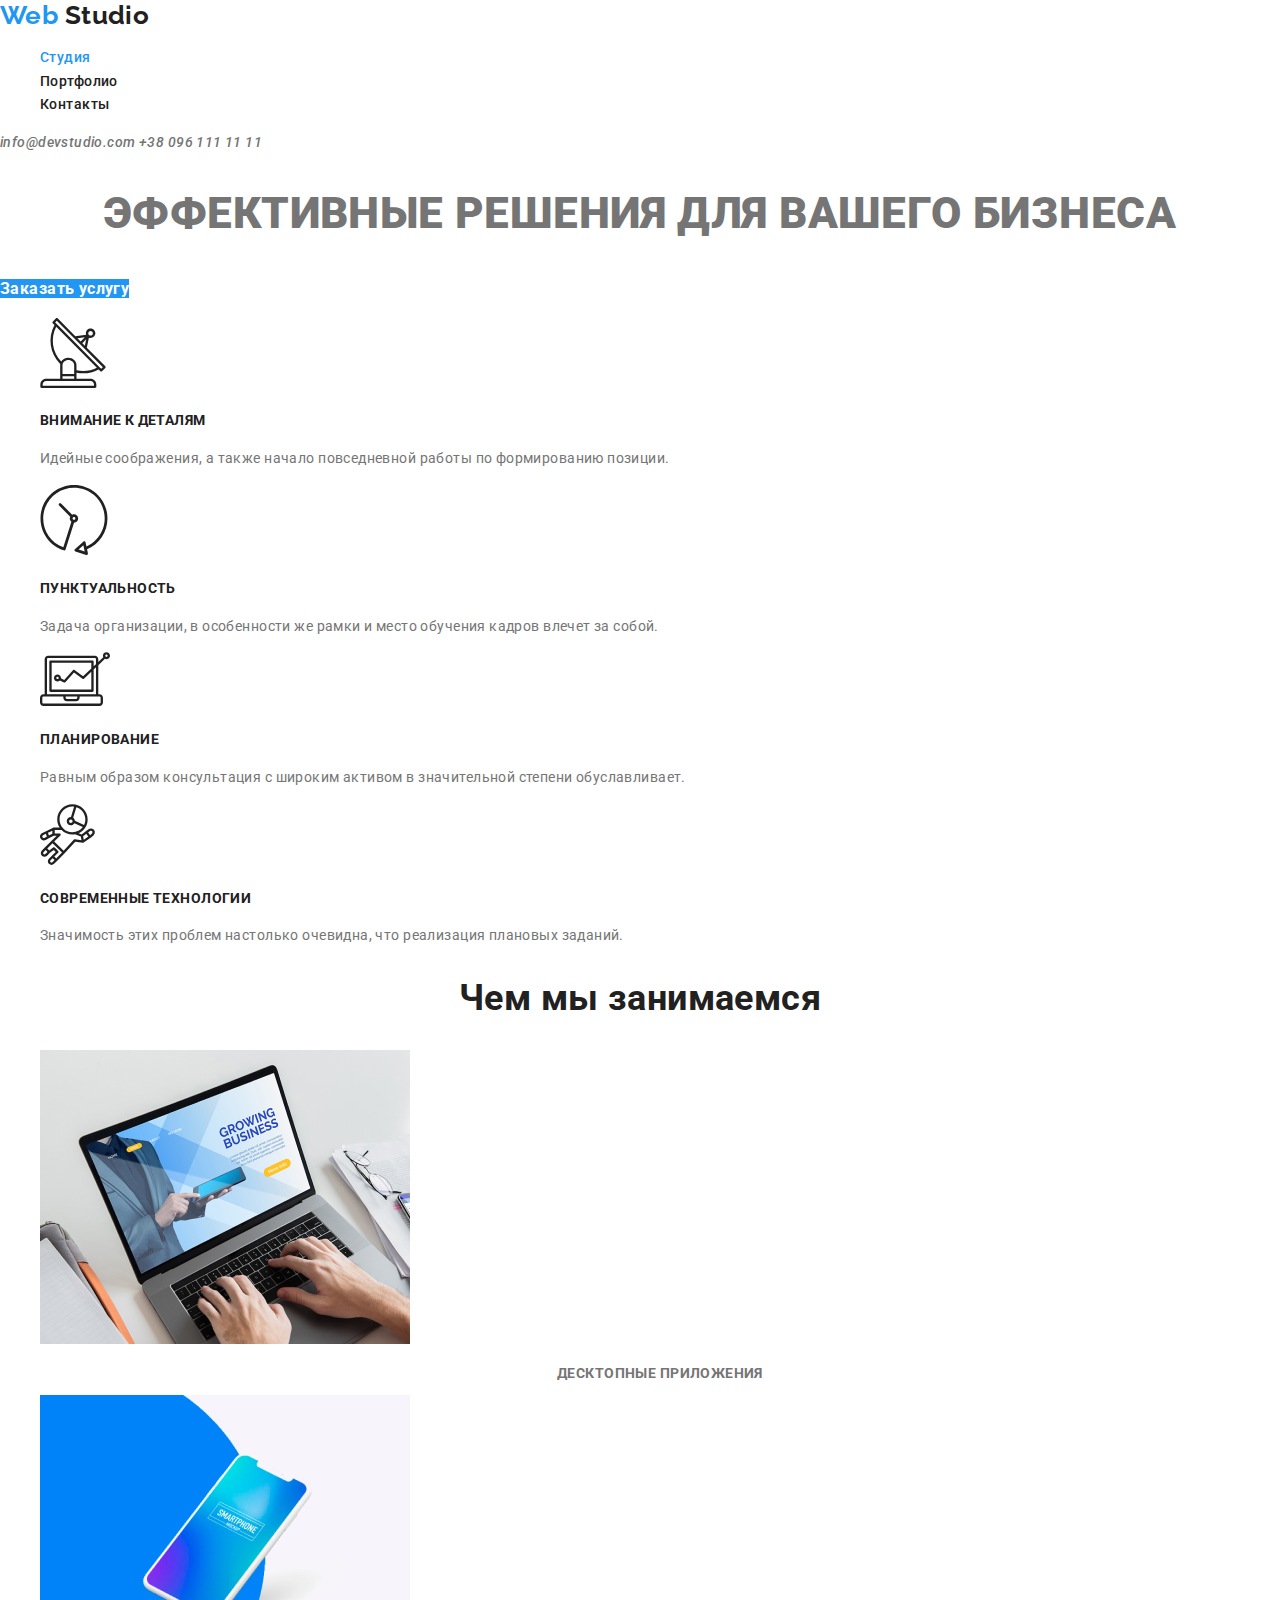
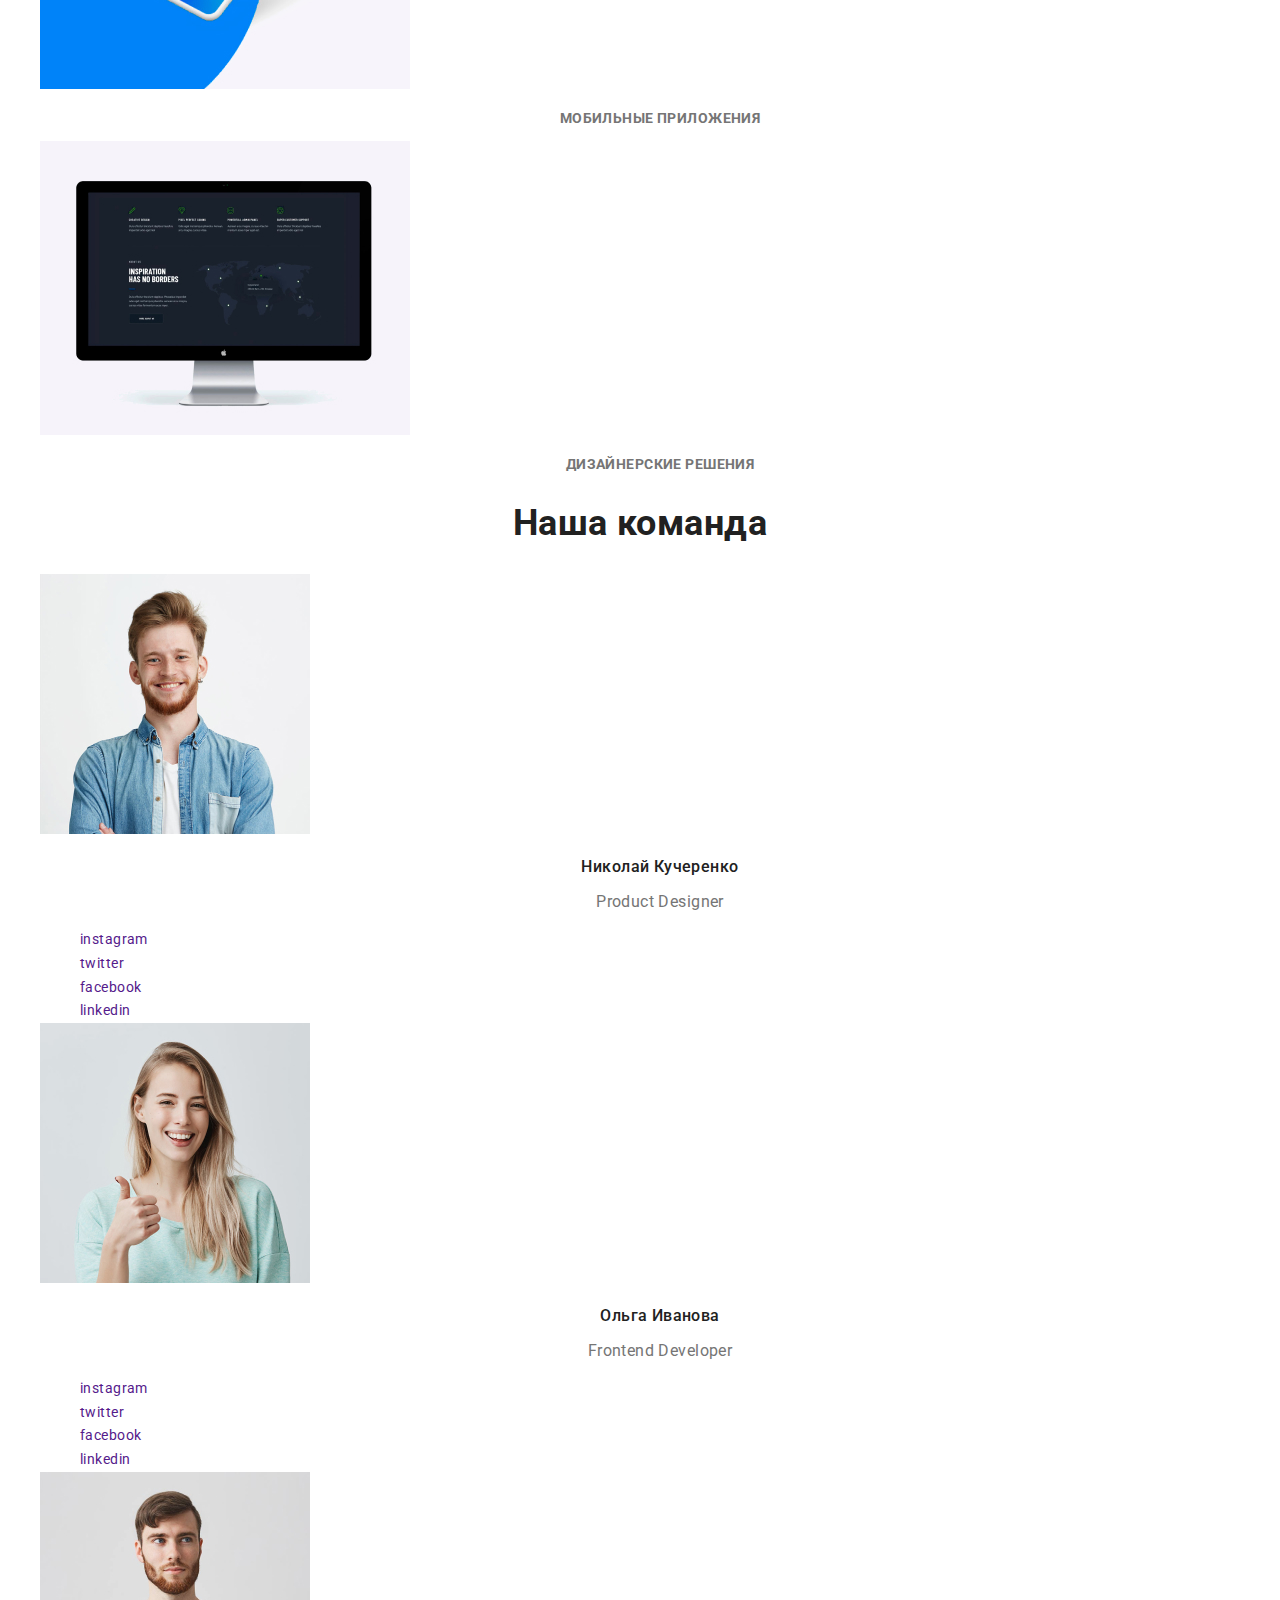
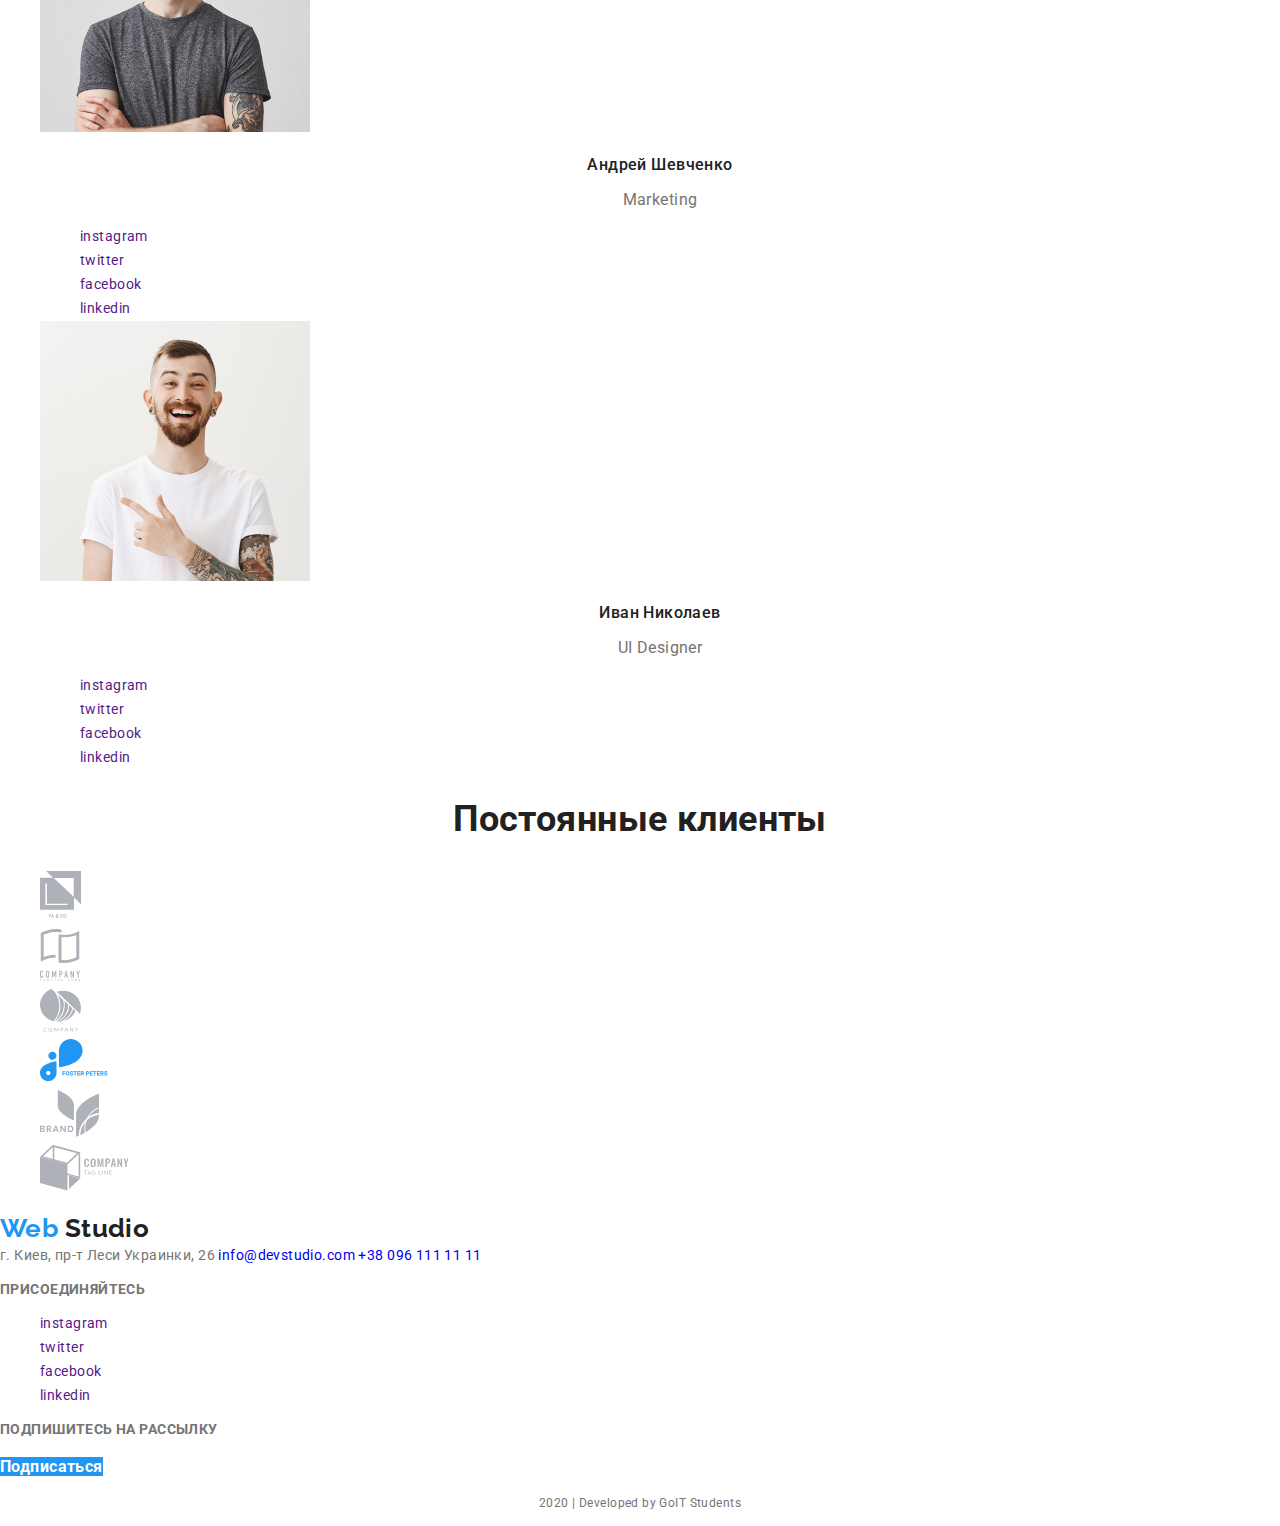
==== index.html @ 46969563 "Copy" ====
<!DOCTYPE html>
<html lang="ru">
  <head>
    <meta charset="UTF-8" />
    <meta name="viewport" content="width=device-width, initial-scale=1.0" />
    <title>Web Studio</title>
    <link
      href="https://fonts.googleapis.com/css2?family=Raleway:wght@700&family=Roboto:wght@400;500;700;900&display=swap"
      rel="stylesheet"
    />
    <link rel="stylesheet" href="./css/normalize.css" />

    <link rel="stylesheet" href="./css/styles.css" />
  </head>
  <body>
    <header>
      <nav>
        <a class="logo" href=./index.html">
          <span class="logo-web">Web</span> Studio</a
        >
        <ul class="site-nav list">
          <li><a class="link current" href="">Студия</a></li>
          <li>
            <a class="link" href="./portfolio.html">Портфолио</a>
          </li>
          <li><a class="link" href="">Контакты</a></li>
        </ul>
        <address class="contacts">
          <a class="contacts-item" href="mailto:info@devstudio.com"
            >info@devstudio.com</a
          >
          <a class="contacts-item" href="tel:+380961111111"
            >+38 096 111 11 11</a
          >
        </address>
      </nav>
    </header>
    <main>
      <section>
        <h1 class="main-title">Эффективные решения для вашего бизнеса</h1>
        <a class="button primary" href="">Заказать услугу</a>
      </section>
      <section>
        <ul>
          <li>
            <img src="./image/anten.svg" alt="Антена" />
            <h3 class="subtitle">Внимание к деталям</h3>
            <p>
              Идейные соображения, а также начало повседневной работы по
              формированию позиции.
            </p>
          </li>
          <li>
            <img src="./image/clock.svg" alt="Часы" />
            <h3 class="subtitle">Пунктуальность</h3>
            <p>
              Задача организации, в особенности же рамки и место обучения кадров
              влечет за собой.
            </p>
          </li>
          <li>
            <img src="./image/desktop.svg" alt="ПК" />
            <h3 class="subtitle">Планирование</h3>
            <p>
              Равным образом консультация с широким активом в значительной
              степени обуславливает.
            </p>
          </li>
          <li>
            <img src="./image/astronaut.svg" alt="Космонавт" />
            <h3 class="subtitle">Современные технологии</h3>
            <p>
              Значимость этих проблем настолько очевидна, что реализация
              плановых заданий.
            </p>
          </li>
        </ul>
      </section>
      <section>
        <h2 class="title">Чем мы занимаемся</h2>
        <ul>
          <li>
            <a href=""><img src="./image/laptop.jpg" alt="Ноутбук" /></a>
            <h3 class="work-subtitle">Десктопные приложения</h3>
          </li>
          <li>
            <a href=""><img src="./image/phone.jpg" alt="Смартфон" /></a>
            <h3 class="work-subtitle">Мобильные приложения</h3>
          </li>
          <li>
            <a href=""><img src="./image/desktop1.jpg" alt="Монитор" /></a>
            <h3 class="work-subtitle">Дизайнерские решения</h3>
          </li>
        </ul>
      </section>
      <section>
        <h2 class="title">Наша команда</h2>
        <ul class="team">
          <li>
            <a href=""
              ><img src="./image/teammember4.jpg" alt="Член команды1"
            /></a>
            <h3 class="team-subtitle">Николай Кучеренко</h3>
            <p class="team-role">Product Designer</p>
            <ul class="social-links">
              <li><a class="social-links-item" href="">instagram</a></li>
              <li><a class="social-links-item" href="">twitter</a></li>
              <li><a class="social-links-item" href="">facebook</a></li>
              <li><a class="social-links-item" href="">linkedin</a></li>
            </ul>
          </li>
          <li>
            <a href=""
              ><img src="./image/teammember1.jpg" alt="Член команды2"
            /></a>
            <h3 class="team-subtitle">Ольга Иванова</h3>
            <p class="team-role">Frontend Developer</p>
            <ul class="social-links">
              <li><a class="social-links-item" href="">instagram</a></li>
              <li><a class="social-links-item" href="">twitter</a></li>
              <li><a class="social-links-item" href="">facebook</a></li>
              <li><a class="social-links-item" href="">linkedin</a></li>
            </ul>
          </li>
          <li>
            <a href=""
              ><img src="./image/teammember2.jpg" alt="Член команды3"
            /></a>
            <h3 class="team-subtitle">Андрей Шевченко</h3>
            <p class="team-role">Marketing</p>
            <ul class="social-links">
              <li><a class="social-links-item" href="">instagram</a></li>
              <li><a class="social-links-item" href="">twitter</a></li>
              <li><a class="social-links-item" href="">facebook</a></li>
              <li><a class="social-links-item" href="">linkedin</a></li>
            </ul>
          </li>
          <li>
            <a href=""
              ><img src="./image/teammember3.jpg" alt="Член команды4"
            /></a>
            <h3 class="team-subtitle">Иван Николаев</h3>
            <p class="team-role">UI Designer</p>
            <ul class="social-links">
              <li><a class="social-links-item" href="">instagram</a></li>
              <li><a class="social-links-item" href="">twitter</a></li>
              <li><a class="social-links-item" href="">facebook</a></li>
              <li><a class="social-links-item" href="">linkedin</a></li>
            </ul>
          </li>
        </ul>
      </section>
      <section>
        <h2 class="title">Постоянные клиенты</h2>
        <ul class="client">
          <li>
            <a class="client-link" href=""
              ><img src="./image/logo1.svg" alt="Лого1"
            /></a>
          </li>
          <li>
            <a class="client-link" href=""
              ><img src="./image/logo2.svg" alt="Лого2"
            /></a>
          </li>
          <li>
            <a class="client-link" href=""
              ><img src="./image/logo3.svg" alt="Лого3"
            /></a>
          </li>
          <li>
            <a class="client-link" href=""
              ><img src="./image/logo4.svg" alt="Лого4"
            /></a>
          </li>
          <li>
            <a class="client-link" href=""
              ><img src="./image/logo5.svg" alt="Лого5"
            /></a>
          </li>
          <li>
            <a class="client-link" href=""
              ><img src="./image/logo6.svg" alt="Лого6"
            /></a>
          </li>
        </ul>
      </section>
    </main>
    <footer>
      <a class="logo" href="./index.html"
        ><span class="logo-web">Web</span> Studio</a
      >
      <address class="footer-address">
        г. Киев, пр-т Леси Украинки, 26
        <a class="footer-contacts-item" href="mailto:info@devstudio.com"
          >info@devstudio.com</a
        >
        <a class="footer-contacts-item" href="tel:+380961111111"
          >+38 096 111 11 11</a
        >
      </address>
      <h3 class="footer-title">Присоединяйтесь</h3>
      <ul>
        <li><a class="social-links-item" href="">instagram</a></li>
        <li><a class="social-links-item" href="">twitter</a></li>
        <li><a class="social-links-item" href="">facebook</a></li>
        <li><a class="social-links-item" href="">linkedin</a></li>
      </ul>
      <h3 class="footer-title">Подпишитесь на рассылку</h3>
      <a class="button primary" href="">Подписаться</a>
      <p class="developer">2020 | Developed by GoIT Students</p>
    </footer>
  </body>
</html>
---- css/styles.css ----
/*main text #212121 /*
/*secondary text #757575 /*
/*accent #2196F3 /*
/*white #FFFFFF /* */

:root {
  --main-text: #212121;
  --accent: #2196f3;
  --secondary-text: #757575;
  --font-family: Roboto, sans-serif;
  --white-color: #ffffff;
}

/* Studio */

body {
  color: var(--secondary-text);
  font-family: var(--font-family);
  font-style: normal;
  font-weight: 400;
  font-size: 14px;
  line-height: 1.7;
  letter-spacing: 0.03em;
}

/* Header */

.logo {
  color: var(--main-text);
  font-family: Raleway, sans-serif;
  font-weight: 700;
  font-size: 26px;
  line-height: 1.19;
}
.logo-web {
  color: var(--accent);
}
.site-nav .link {
  color: var(--main-text);
  font-weight: 500;
  font-size: 14px;
  line-height: 1.14;
}
.site-nav .link:hover,
.site-nav .link:focus {
  color: var(--accent);
}
.site-nav .link.current {
  color: var(--accent);
}
.contacts-item {
  color: var(--secondary-text);
  font-weight: 500;
  font-size: 14px;
  line-height: 1.14;
}
.contacts-item:hover,
.contacts-item:focus {
  color: var(--accent);
}

/* Main */

.main-title {
  /* color: var(--white-color); */
  font-weight: 900;
  font-size: 44px;
  line-height: 1.36;
  text-align: center;
  text-transform: uppercase;
}
.button {
  background-color: var(--accent);
  color: var(--white-color);
  font-weight: 700;
  font-size: 16px;
  line-height: 1.87;
  text-align: center;
}
.subtitle {
  color: var(--main-text);
  font-weight: 700;
  font-size: 14px;
  line-height: 1.14x;
  text-transform: uppercase;
}
.title {
  color: var(--main-text);
  font-weight: 700;
  font-size: 36px;
  line-height: 1.16;
  text-align: center;
}
.work-subtitle {
  /* color: var(--white-color); */
  font-weight: 700;
  font-size: 14px;
  line-height: 1.14;
  text-align: center;
  text-transform: uppercase;
}
.team-subtitle {
  color: var(--main-text);
  font-weight: 500;
  font-size: 16px;
  line-height: 1.18;
  text-align: center;
}
.team-role {
  color: var(--secondary-text);
  font-weight: 400;
  font-size: 16px;
  line-height: 1.18;
  text-align: center;
}
.social-links-item:hover,
.social-links-item:focus {
  color: var(--accent);
}
.client-link:hover,
.client-link:focus {
  color: var(--accent);
}
/* Footer */
.footer-title {
  font-weight: 700;
  font-size: 14px;
  line-height: 1.14;
  text-transform: uppercase;
}
.footer-address {
  /* color: var(--white-color); */
  font-style: normal;
}
.footer-contacts-item {
  /* color: rgba(255, 255, 255, 0.6); */
  font-weight: 400;
  font-size: 14px;
  line-height: 1.71;
}
.footer-contacts-item:hover,
.footer-contacts-item:focus {
  color: var(--accent);
}
.developer {
  /* color: rgba(255, 255, 255, 0.4); */
  font-weight: 400;
  font-size: 12px;
  line-height: 1.71;
  text-align: center;
}

/* Portfolio */

.hiden {
  display: none;
}
button {
  background-color: #f5f4fa;
  color: var(--main-text);
  font-weight: 500;
  font-size: 16px;
  line-height: 1.61;
  text-align: center;
}
button:hover,
button:focus {
  background-color: var(--accent);
  color: var(--white-color);
}
.project-item {
  color: var(--main-text);
  /* color: var(--white-color); */
  font-weight: 400;
  font-size: 18px;
  line-height: 1.55;
}
.project-title {
  color: var(--main-text);
  font-weight: 700;
  font-size: 18px;
  line-height: 2;
}
.project-type {
  color: var(--secondary-text);
  font-weight: 400;
  font-size: 16px;
  line-height: 1.87;
}
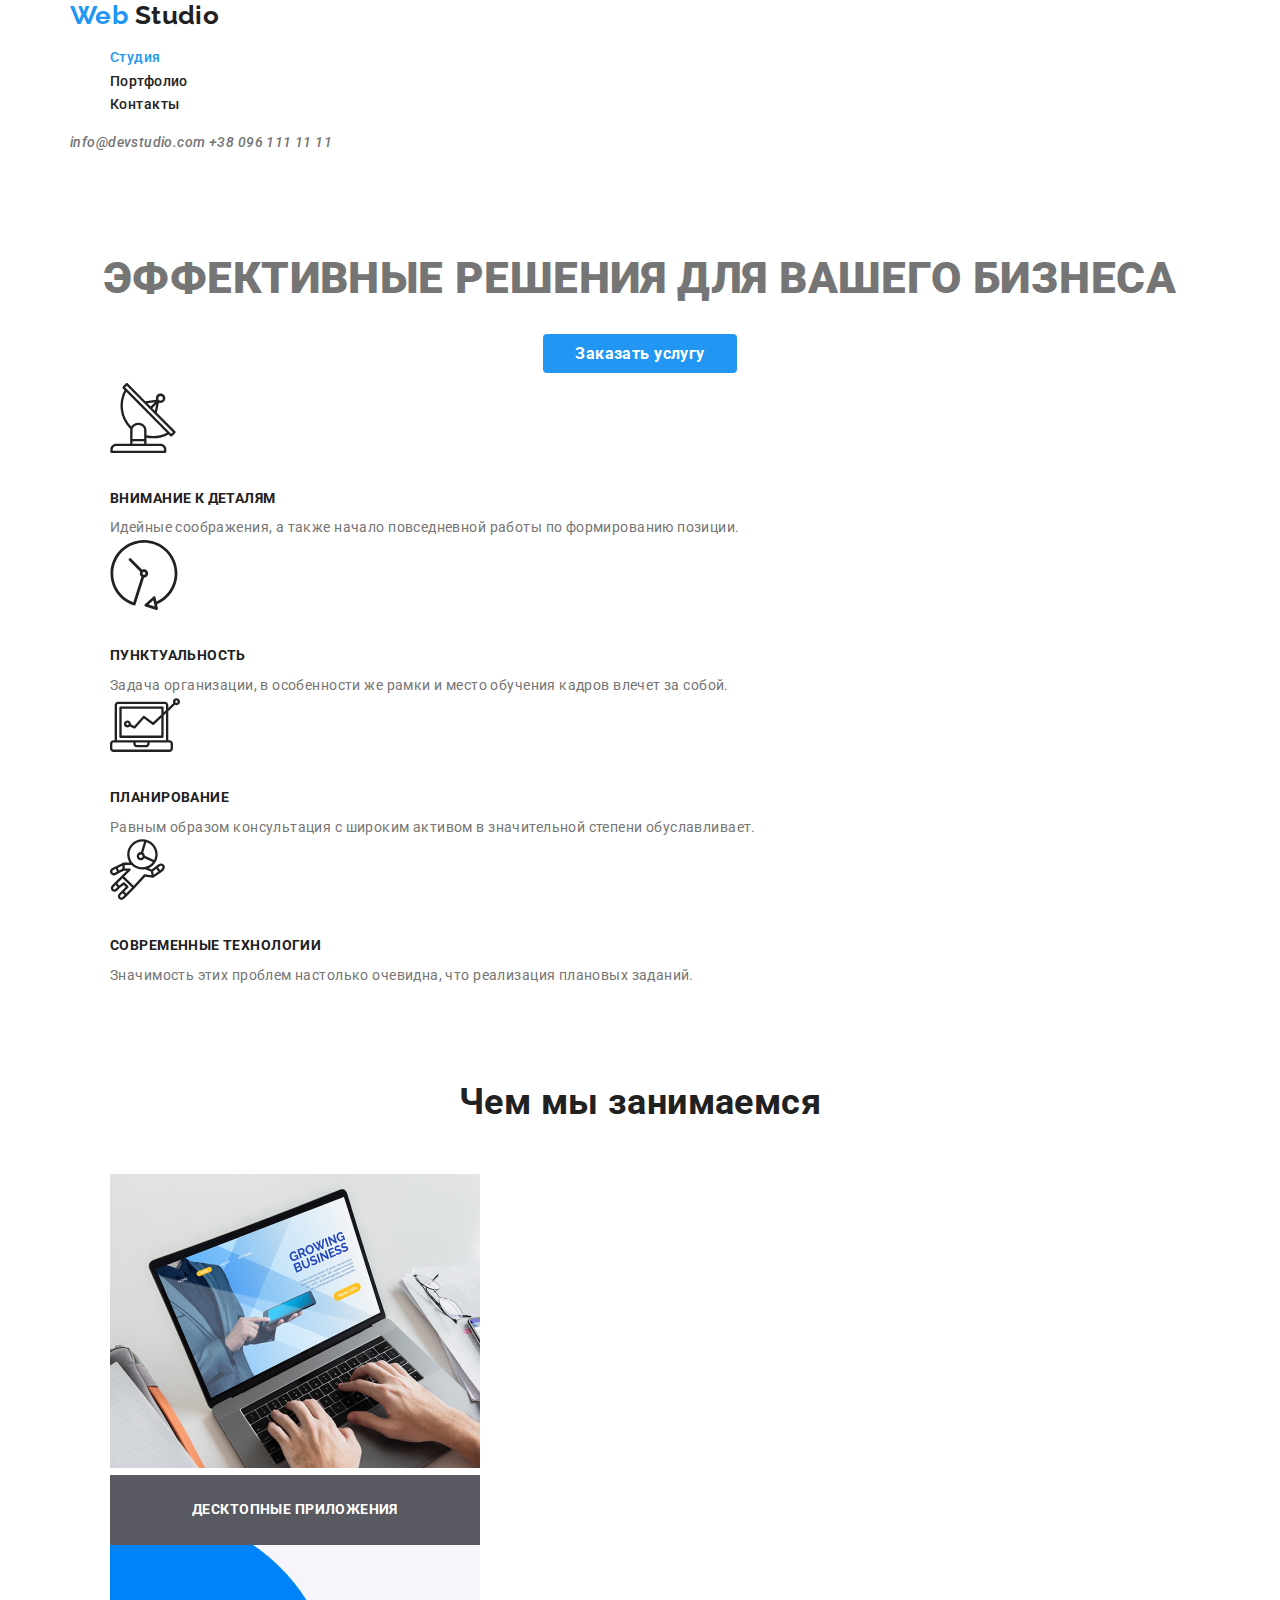
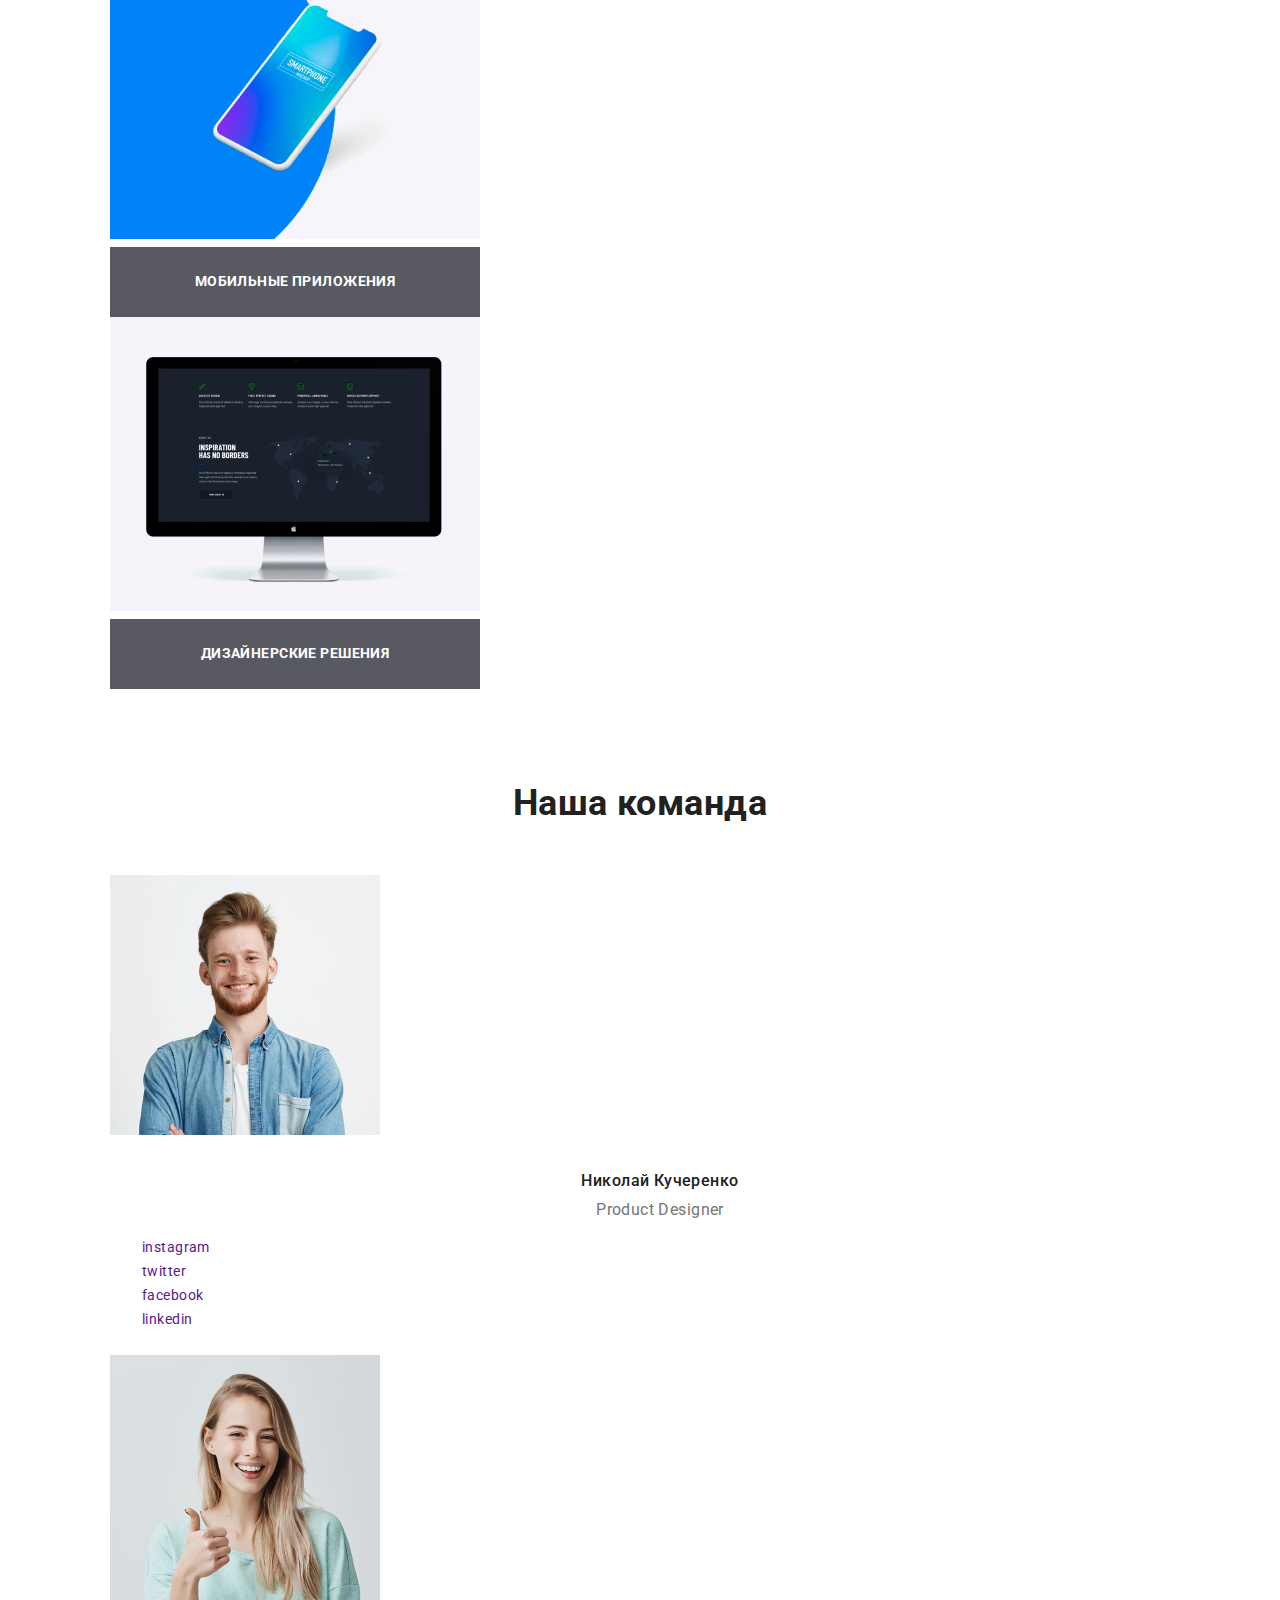
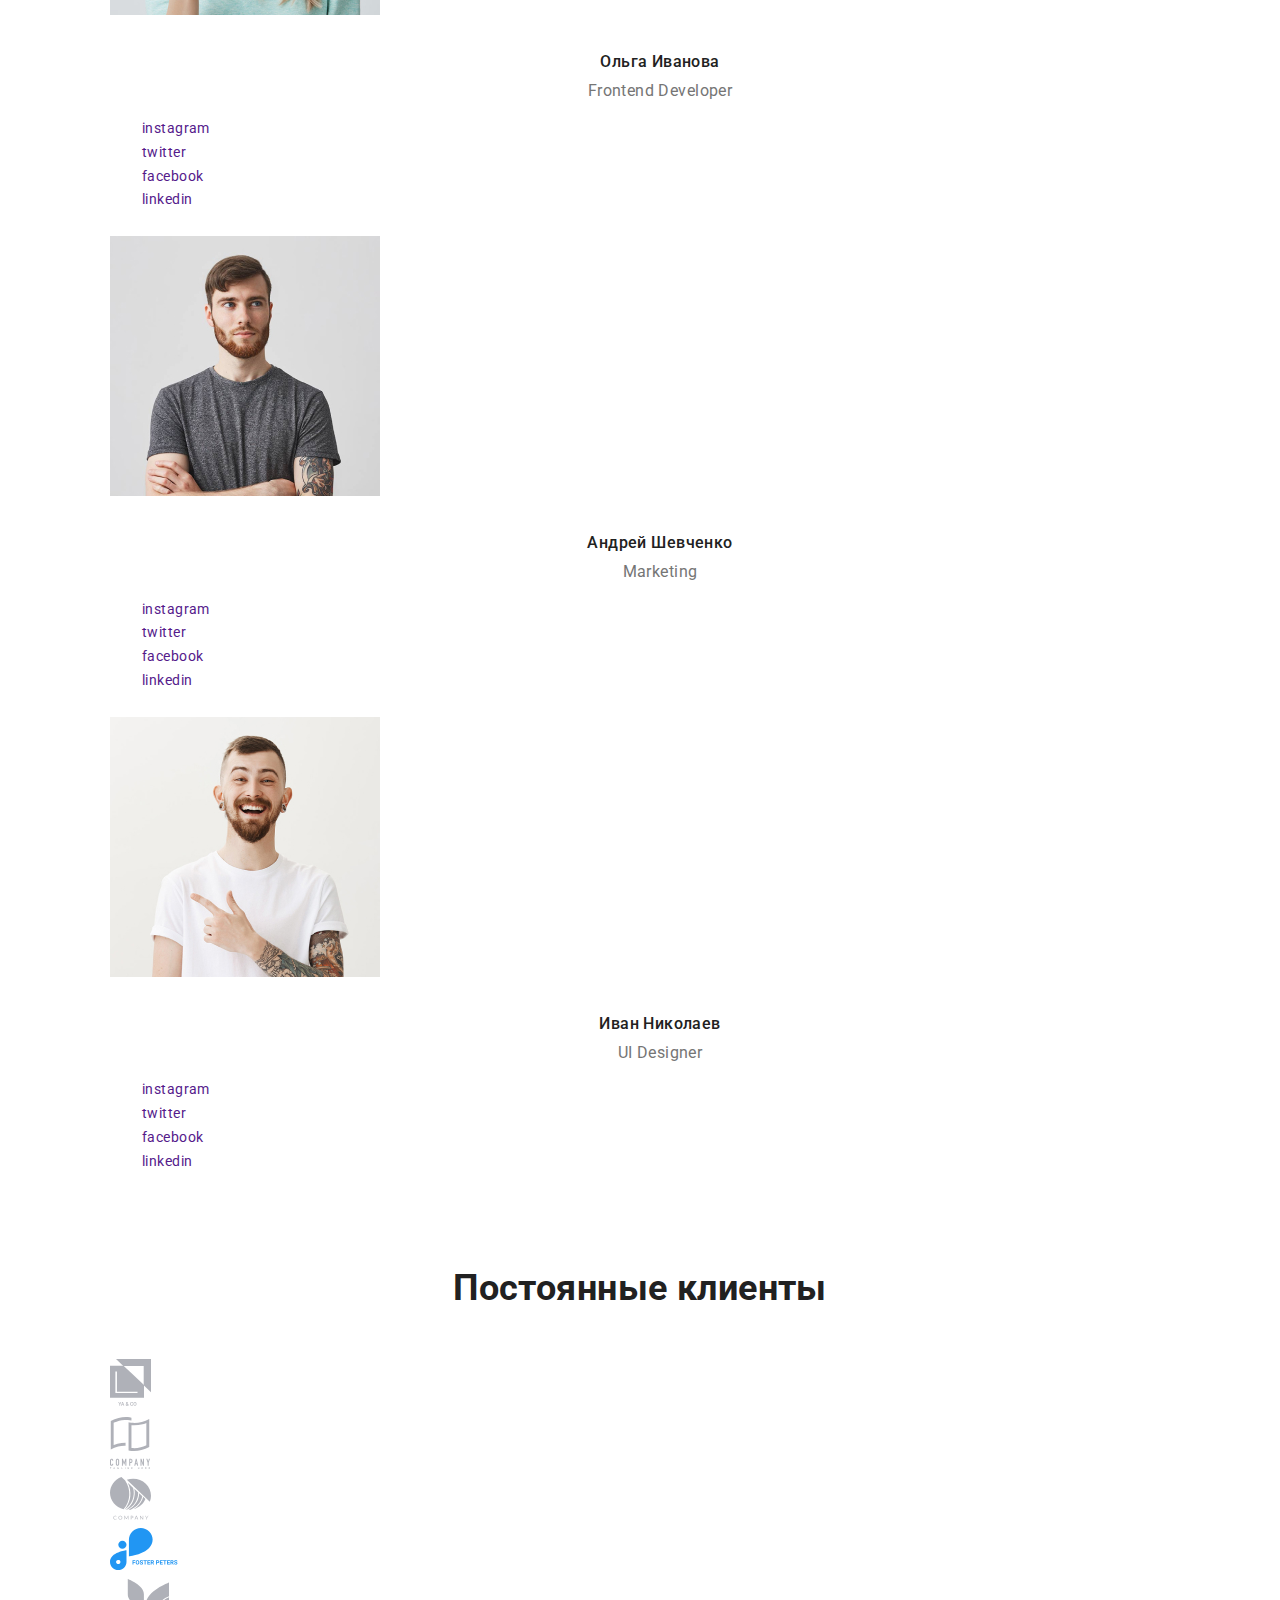
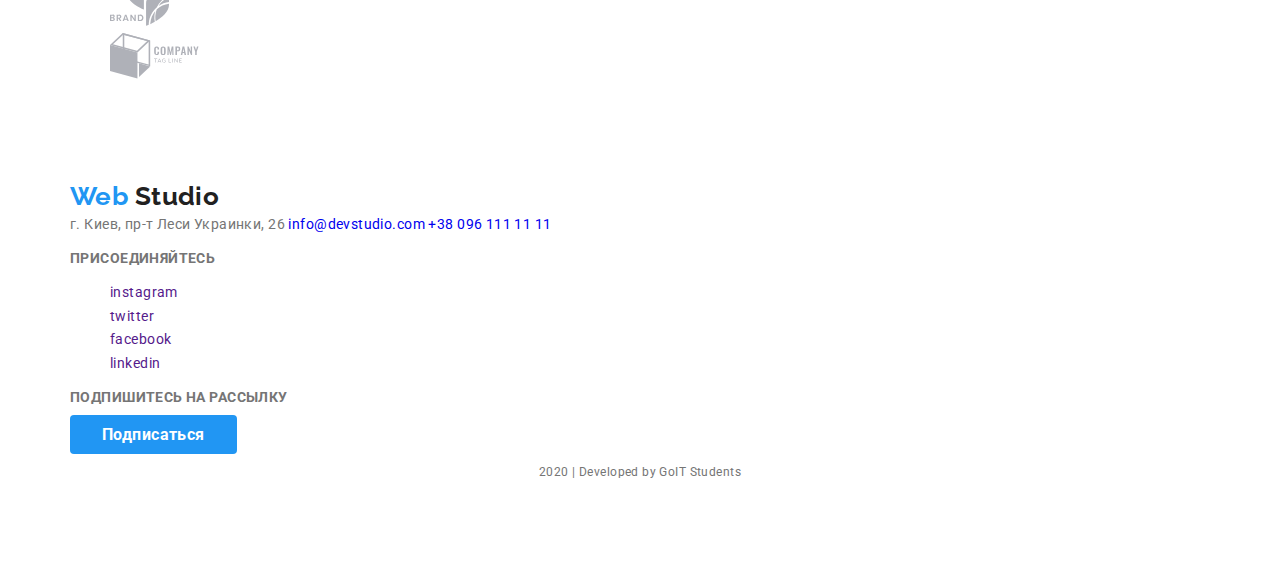
==== commit e920b176: "first" ====
--- a/index.html
+++ b/index.html
@@ -15,6 +15,7 @@
   <body>
     <header>
       <nav>
+        <div class="container">
         <a class="logo" href=./index.html">
           <span class="logo-web">Web</span> Studio</a
         >
@@ -33,15 +34,17 @@
             >+38 096 111 11 11</a
           >
         </address>
+        </div>
       </nav>
     </header>
     <main>
-      <section>
+      <section class="main">
         <h1 class="main-title">Эффективные решения для вашего бизнеса</h1>
         <a class="button primary" href="">Заказать услугу</a>
       </section>
       <section>
-        <ul>
+        <div class="container">
+        <ul class="list">
           <li>
             <img src="./image/anten.svg" alt="Антена" />
             <h3 class="subtitle">Внимание к деталям</h3>
@@ -75,10 +78,12 @@
             </p>
           </li>
         </ul>
-      </section>
-      <section>
+        </div>
+      </section>
+      <section>
+        <div class="container">
         <h2 class="title">Чем мы занимаемся</h2>
-        <ul>
+        <ul class="list">
           <li>
             <a href=""><img src="./image/laptop.jpg" alt="Ноутбук" /></a>
             <h3 class="work-subtitle">Десктопные приложения</h3>
@@ -92,17 +97,19 @@
             <h3 class="work-subtitle">Дизайнерские решения</h3>
           </li>
         </ul>
-      </section>
-      <section>
+        </div>
+      </section>
+      <section>
+        <div class="container">
         <h2 class="title">Наша команда</h2>
-        <ul class="team">
+        <ul class="team list"">
           <li>
             <a href=""
               ><img src="./image/teammember4.jpg" alt="Член команды1"
             /></a>
             <h3 class="team-subtitle">Николай Кучеренко</h3>
             <p class="team-role">Product Designer</p>
-            <ul class="social-links">
+            <ul class="social-links list">
               <li><a class="social-links-item" href="">instagram</a></li>
               <li><a class="social-links-item" href="">twitter</a></li>
               <li><a class="social-links-item" href="">facebook</a></li>
@@ -115,7 +122,7 @@
             /></a>
             <h3 class="team-subtitle">Ольга Иванова</h3>
             <p class="team-role">Frontend Developer</p>
-            <ul class="social-links">
+            <ul class="social-links list">
               <li><a class="social-links-item" href="">instagram</a></li>
               <li><a class="social-links-item" href="">twitter</a></li>
               <li><a class="social-links-item" href="">facebook</a></li>
@@ -128,7 +135,7 @@
             /></a>
             <h3 class="team-subtitle">Андрей Шевченко</h3>
             <p class="team-role">Marketing</p>
-            <ul class="social-links">
+            <ul class="social-links list"">
               <li><a class="social-links-item" href="">instagram</a></li>
               <li><a class="social-links-item" href="">twitter</a></li>
               <li><a class="social-links-item" href="">facebook</a></li>
@@ -141,18 +148,20 @@
             /></a>
             <h3 class="team-subtitle">Иван Николаев</h3>
             <p class="team-role">UI Designer</p>
-            <ul class="social-links">
-              <li><a class="social-links-item" href="">instagram</a></li>
-              <li><a class="social-links-item" href="">twitter</a></li>
-              <li><a class="social-links-item" href="">facebook</a></li>
-              <li><a class="social-links-item" href="">linkedin</a></li>
-            </ul>
-          </li>
-        </ul>
-      </section>
-      <section>
+            <ul class="social-links list">
+              <li><a class="social-links-item" href="">instagram</a></li>
+              <li><a class="social-links-item" href="">twitter</a></li>
+              <li><a class="social-links-item" href="">facebook</a></li>
+              <li><a class="social-links-item" href="">linkedin</a></li>
+            </ul>
+          </li>
+        </ul>
+        </div>
+      </section>
+      <section>
+        <div class="container">
         <h2 class="title">Постоянные клиенты</h2>
-        <ul class="client">
+        <ul class="client list">
           <li>
             <a class="client-link" href=""
               ><img src="./image/logo1.svg" alt="Лого1"
@@ -184,9 +193,11 @@
             /></a>
           </li>
         </ul>
+        </div>
       </section>
     </main>
     <footer>
+      <div class="container">
       <a class="logo" href="./index.html"
         ><span class="logo-web">Web</span> Studio</a
       >
@@ -200,7 +211,7 @@
         >
       </address>
       <h3 class="footer-title">Присоединяйтесь</h3>
-      <ul>
+      <ul class="list">
         <li><a class="social-links-item" href="">instagram</a></li>
         <li><a class="social-links-item" href="">twitter</a></li>
         <li><a class="social-links-item" href="">facebook</a></li>
@@ -209,6 +220,7 @@
       <h3 class="footer-title">Подпишитесь на рассылку</h3>
       <a class="button primary" href="">Подписаться</a>
       <p class="developer">2020 | Developed by GoIT Students</p>
+    </div>
     </footer>
   </body>
 </html>
--- a/css/styles.css
+++ b/css/styles.css
@@ -35,6 +35,10 @@
 .logo-web {
   color: var(--accent);
 }
+.list p {
+  margin: 0px;
+  padding: 0px;
+}
 .site-nav .link {
   color: var(--main-text);
   font-weight: 500;
@@ -60,7 +64,9 @@
 }
 
 /* Main */
-
+.main {
+  text-align: center;
+}
 .main-title {
   /* color: var(--white-color); */
   font-weight: 900;
@@ -68,6 +74,8 @@
   line-height: 1.36;
   text-align: center;
   text-transform: uppercase;
+  margin-top: 0;
+  margin-bottom: 30px;
 }
 .button {
   background-color: var(--accent);
@@ -76,13 +84,22 @@
   font-size: 16px;
   line-height: 1.87;
   text-align: center;
+  border-radius: 4px;
+  padding: 10px 32px;
+  min-width: 200px;
+}
+.button:hover,
+.button:focus {
+  background-color: #188ce8;
 }
 .subtitle {
   color: var(--main-text);
   font-weight: 700;
   font-size: 14px;
-  line-height: 1.14x;
-  text-transform: uppercase;
+  line-height: 1.14;
+  text-transform: uppercase;
+  margin-top: 30px;
+  margin-bottom: 10px;
 }
 .title {
   color: var(--main-text);
@@ -90,14 +107,21 @@
   font-size: 36px;
   line-height: 1.16;
   text-align: center;
+  margin-top: 0px;
+  margin-bottom: 50px;
 }
 .work-subtitle {
-  /* color: var(--white-color); */
-  font-weight: 700;
-  font-size: 14px;
-  line-height: 1.14;
-  text-align: center;
-  text-transform: uppercase;
+  background: rgba(47, 48, 58, 0.8);
+  color: var(--white-color);
+  font-weight: 700;
+  font-size: 14px;
+  line-height: 1.14;
+  text-align: center;
+  text-transform: uppercase;
+  padding-top: 27px;
+  padding-bottom: 27px;
+  width: 370px;
+  margin: 0px;
 }
 .team-subtitle {
   color: var(--main-text);
@@ -105,6 +129,8 @@
   font-size: 16px;
   line-height: 1.18;
   text-align: center;
+  margin-top: 30px;
+  margin-bottom: 10px;
 }
 .team-role {
   color: var(--secondary-text);
@@ -112,6 +138,10 @@
   font-size: 16px;
   line-height: 1.18;
   text-align: center;
+}
+.social-links {
+  margin: 16px 32px 24px 32px;
+  padding: 0px;
 }
 .social-links-item:hover,
 .social-links-item:focus {
@@ -148,6 +178,14 @@
   font-size: 12px;
   line-height: 1.71;
   text-align: center;
+}
+.container {
+  margin-left: auto;
+  margin-right: auto;
+  margin-bottom: 94px;
+  width: 1170px;
+  padding-left: 15px;
+  padding-right: 15px;
 }
 
 /* Portfolio */
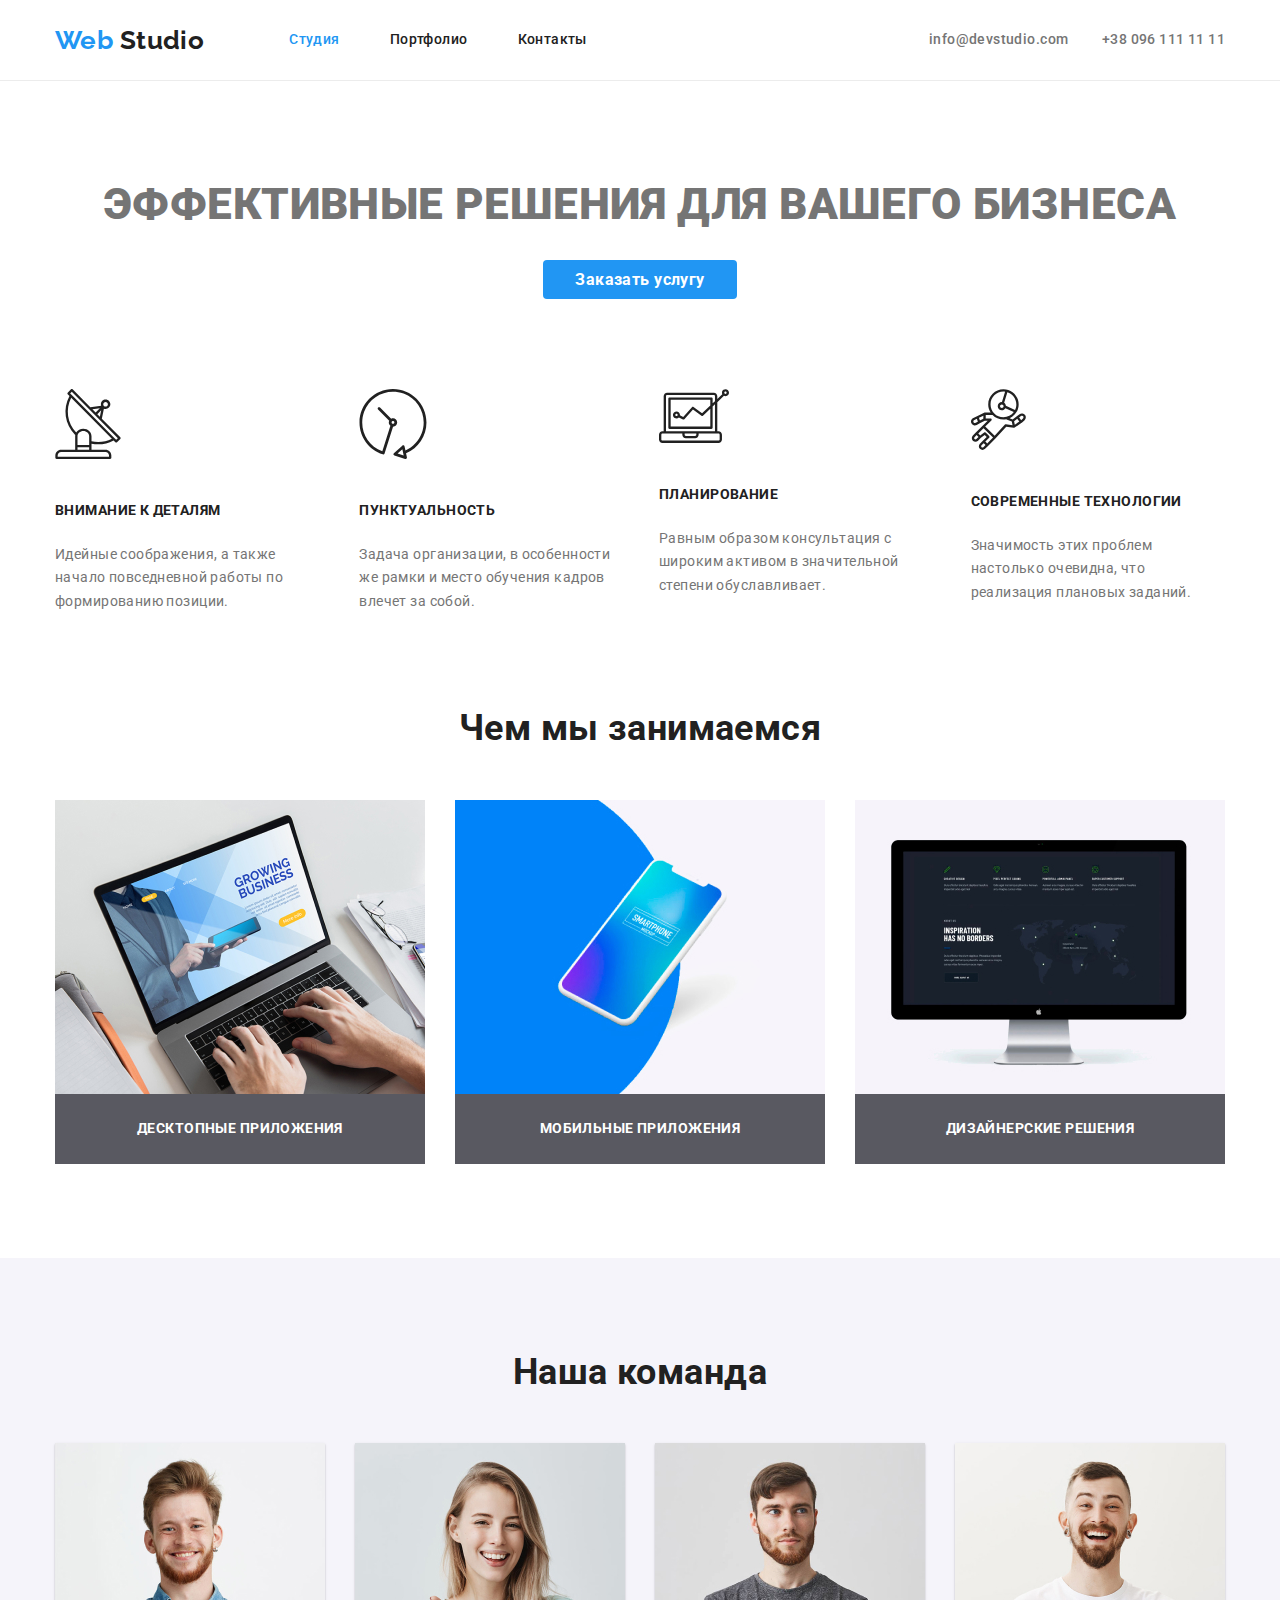
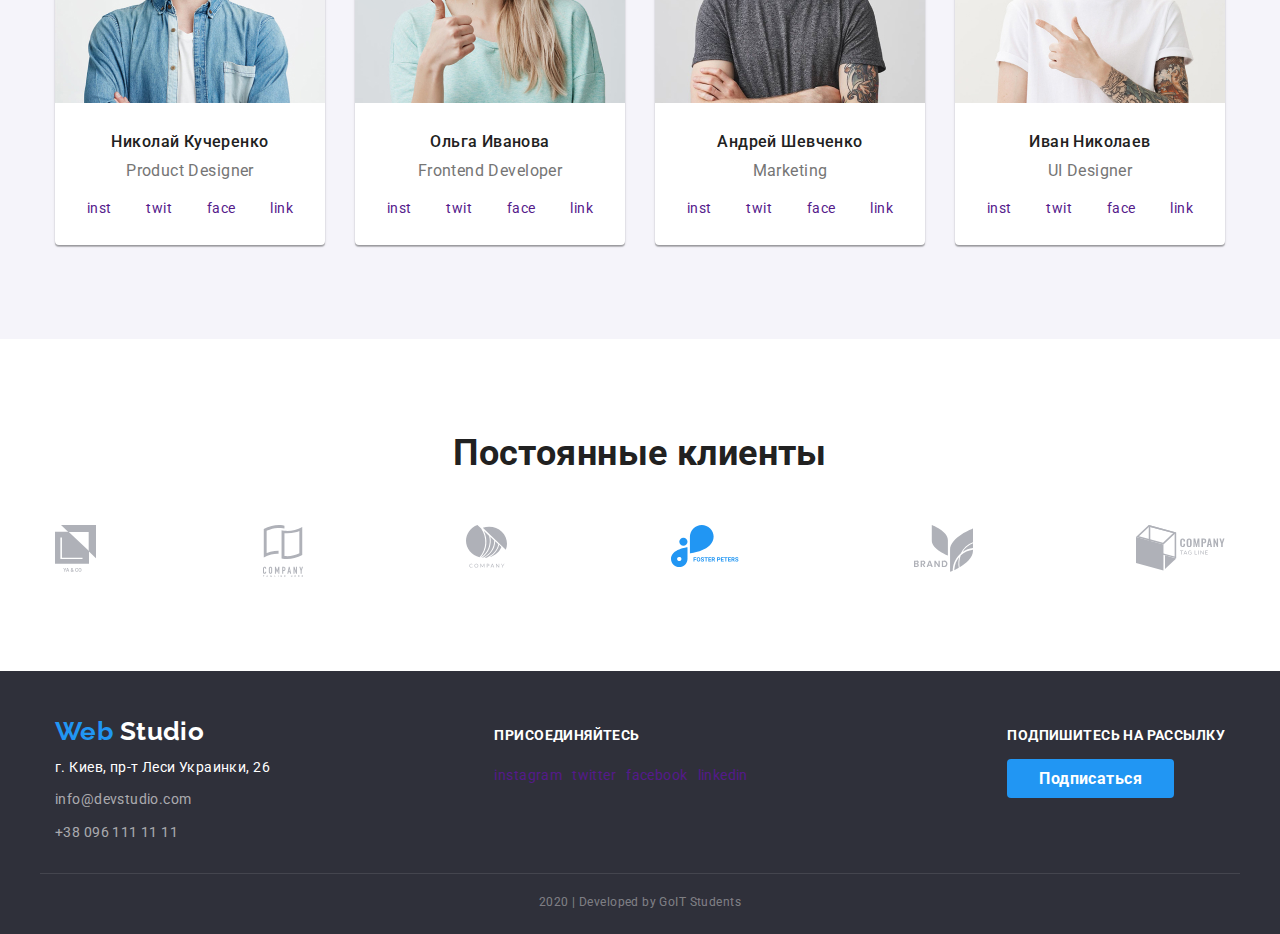
==== commit 5df5e490: "Done" ====
--- a/index.html
+++ b/index.html
@@ -13,24 +13,24 @@
     <link rel="stylesheet" href="./css/styles.css" />
   </head>
   <body>
-    <header>
+    <header class="page-header">
       <nav>
-        <div class="container">
+        <div class="container header">
         <a class="logo" href=./index.html">
           <span class="logo-web">Web</span> Studio</a
         >
         <ul class="site-nav list">
-          <li><a class="link current" href="">Студия</a></li>
-          <li>
+          <li class="site-nav-item"><a class="link current" href="./index.html">Студия</a></li>
+          <li class="site-nav-item">
             <a class="link" href="./portfolio.html">Портфолио</a>
           </li>
-          <li><a class="link" href="">Контакты</a></li>
-        </ul>
-        <address class="contacts">
-          <a class="contacts-item" href="mailto:info@devstudio.com"
+          <li class="site-nav-item"><a class="link" href="">Контакты</a></li>
+        </ul>
+        <address class="header-contact contacts ">
+          <a class="header-contact-item contacts-item" href="mailto:info@devstudio.com"
             >info@devstudio.com</a
           >
-          <a class="contacts-item" href="tel:+380961111111"
+          <a class="header-contact-item contacts-item" href="tel:+380961111111"
             >+38 096 111 11 11</a
           >
         </address>
@@ -38,38 +38,38 @@
       </nav>
     </header>
     <main>
-      <section class="main">
+      <section class="section main">
         <h1 class="main-title">Эффективные решения для вашего бизнеса</h1>
         <a class="button primary" href="">Заказать услугу</a>
       </section>
       <section>
         <div class="container">
-        <ul class="list">
-          <li>
-            <img src="./image/anten.svg" alt="Антена" />
+        <ul class="advantages list">
+          <li class="advantages-item">
+           <img src="./image/anten.svg" alt="Антена" />
             <h3 class="subtitle">Внимание к деталям</h3>
             <p>
               Идейные соображения, а также начало повседневной работы по
               формированию позиции.
             </p>
           </li>
-          <li>
-            <img src="./image/clock.svg" alt="Часы" />
+          <li class="advantages-item">
+           <img src="./image/clock.svg" alt="Часы" />
             <h3 class="subtitle">Пунктуальность</h3>
             <p>
               Задача организации, в особенности же рамки и место обучения кадров
               влечет за собой.
             </p>
           </li>
-          <li>
-            <img src="./image/desktop.svg" alt="ПК" />
+          <li class="advantages-item">
+           <img src="./image/desktop.svg" alt="ПК" />
             <h3 class="subtitle">Планирование</h3>
             <p>
               Равным образом консультация с широким активом в значительной
               степени обуславливает.
             </p>
           </li>
-          <li>
+          <li class="advantages-item">
             <img src="./image/astronaut.svg" alt="Космонавт" />
             <h3 class="subtitle">Современные технологии</h3>
             <p>
@@ -80,114 +80,114 @@
         </ul>
         </div>
       </section>
-      <section>
-        <div class="container">
+      <section class="section">
+        <div class="work container">
         <h2 class="title">Чем мы занимаемся</h2>
-        <ul class="list">
-          <li>
+        <ul class="work list">
+          <li class="work-list-item">
             <a href=""><img src="./image/laptop.jpg" alt="Ноутбук" /></a>
             <h3 class="work-subtitle">Десктопные приложения</h3>
           </li>
-          <li>
+          <li class="work-list-item">
             <a href=""><img src="./image/phone.jpg" alt="Смартфон" /></a>
             <h3 class="work-subtitle">Мобильные приложения</h3>
           </li>
-          <li>
+          <li class="work-list-item">
             <a href=""><img src="./image/desktop1.jpg" alt="Монитор" /></a>
             <h3 class="work-subtitle">Дизайнерские решения</h3>
           </li>
         </ul>
         </div>
       </section>
-      <section>
+      <section class="team section">
         <div class="container">
         <h2 class="title">Наша команда</h2>
         <ul class="team list"">
-          <li>
+          <li class="team-list-item">
             <a href=""
               ><img src="./image/teammember4.jpg" alt="Член команды1"
             /></a>
             <h3 class="team-subtitle">Николай Кучеренко</h3>
             <p class="team-role">Product Designer</p>
             <ul class="social-links list">
-              <li><a class="social-links-item" href="">instagram</a></li>
-              <li><a class="social-links-item" href="">twitter</a></li>
-              <li><a class="social-links-item" href="">facebook</a></li>
-              <li><a class="social-links-item" href="">linkedin</a></li>
-            </ul>
-          </li>
-          <li>
+              <li><a class="social-links-item" href="">inst</a></li>
+              <li><a class="social-links-item" href="">twit</a></li>
+              <li><a class="social-links-item" href="">face</a></li>
+              <li><a class="social-links-item" href="">link</a></li>
+            </ul>
+          </li>
+          <li class="team-list-item">
             <a href=""
               ><img src="./image/teammember1.jpg" alt="Член команды2"
             /></a>
             <h3 class="team-subtitle">Ольга Иванова</h3>
             <p class="team-role">Frontend Developer</p>
             <ul class="social-links list">
-              <li><a class="social-links-item" href="">instagram</a></li>
-              <li><a class="social-links-item" href="">twitter</a></li>
-              <li><a class="social-links-item" href="">facebook</a></li>
-              <li><a class="social-links-item" href="">linkedin</a></li>
-            </ul>
-          </li>
-          <li>
+              <li><a class="social-links-item" href="">inst</a></li>
+              <li><a class="social-links-item" href="">twit</a></li>
+              <li><a class="social-links-item" href="">face</a></li>
+              <li><a class="social-links-item" href="">link</a></li>
+            </ul>
+          </li>
+          <li class="team-list-item">
             <a href=""
               ><img src="./image/teammember2.jpg" alt="Член команды3"
             /></a>
             <h3 class="team-subtitle">Андрей Шевченко</h3>
             <p class="team-role">Marketing</p>
             <ul class="social-links list"">
-              <li><a class="social-links-item" href="">instagram</a></li>
-              <li><a class="social-links-item" href="">twitter</a></li>
-              <li><a class="social-links-item" href="">facebook</a></li>
-              <li><a class="social-links-item" href="">linkedin</a></li>
-            </ul>
-          </li>
-          <li>
+              <li><a class="social-links-item" href="">inst</a></li>
+              <li><a class="social-links-item" href="">twit</a></li>
+              <li><a class="social-links-item" href="">face</a></li>
+              <li><a class="social-links-item" href="">link</a></li>
+            </ul>
+          </li>
+          <li class="team-list-item">
             <a href=""
               ><img src="./image/teammember3.jpg" alt="Член команды4"
             /></a>
             <h3 class="team-subtitle">Иван Николаев</h3>
             <p class="team-role">UI Designer</p>
             <ul class="social-links list">
-              <li><a class="social-links-item" href="">instagram</a></li>
-              <li><a class="social-links-item" href="">twitter</a></li>
-              <li><a class="social-links-item" href="">facebook</a></li>
-              <li><a class="social-links-item" href="">linkedin</a></li>
-            </ul>
-          </li>
-        </ul>
-        </div>
-      </section>
-      <section>
+              <li><a class="social-links-item" href="">inst</a></li>
+              <li><a class="social-links-item" href="">twit</a></li>
+              <li><a class="social-links-item" href="">face</a></li>
+              <li><a class="social-links-item" href="">link</a></li>
+            </ul>
+          </li>
+        </ul>
+        </div>
+      </section>
+      <section class="section">
         <div class="container">
         <h2 class="title">Постоянные клиенты</h2>
         <ul class="client list">
-          <li>
+          <li class="client-item">
             <a class="client-link" href=""
               ><img src="./image/logo1.svg" alt="Лого1"
             /></a>
           </li>
-          <li>
+          <li class="client-item">
             <a class="client-link" href=""
               ><img src="./image/logo2.svg" alt="Лого2"
             /></a>
           </li>
-          <li>
+          <li class="client-item">
             <a class="client-link" href=""
               ><img src="./image/logo3.svg" alt="Лого3"
             /></a>
           </li>
-          <li>
+          <li class="client-item">
             <a class="client-link" href=""
               ><img src="./image/logo4.svg" alt="Лого4"
             /></a>
           </li>
-          <li>
+          <li class="client-item">
             <a class="client-link" href=""
               ><img src="./image/logo5.svg" alt="Лого5"
             /></a>
           </li>
-          <li>
+          <li class="client-item">
             <a class="client-link" href=""
               ><img src="./image/logo6.svg" alt="Лого6"
             /></a>
@@ -196,12 +196,12 @@
         </div>
       </section>
     </main>
-    <footer>
+    <footer class="page-footer">
       <div class="container">
-      <a class="logo" href="./index.html"
+      <div><a class="footer logo" href="./index.html"
         ><span class="logo-web">Web</span> Studio</a
       >
-      <address class="footer-address">
+      <address class="footer address">
         г. Киев, пр-т Леси Украинки, 26
         <a class="footer-contacts-item" href="mailto:info@devstudio.com"
           >info@devstudio.com</a
@@ -210,17 +210,21 @@
           >+38 096 111 11 11</a
         >
       </address>
-      <h3 class="footer-title">Присоединяйтесь</h3>
-      <ul class="list">
+    </div>
+      <div class="join">
+        <p class="footer-title">Присоединяйтесь</p>
+      <ul class="footer list">
         <li><a class="social-links-item" href="">instagram</a></li>
         <li><a class="social-links-item" href="">twitter</a></li>
         <li><a class="social-links-item" href="">facebook</a></li>
         <li><a class="social-links-item" href="">linkedin</a></li>
       </ul>
-      <h3 class="footer-title">Подпишитесь на рассылку</h3>
+    </div>
+      <div class="subscription"><p class="footer-title">Подпишитесь на рассылку</p>
       <a class="button primary" href="">Подписаться</a>
-      <p class="developer">2020 | Developed by GoIT Students</p>
-    </div>
+    </div>
+    </div>
+        <p class="developer">2020 | Developed by GoIT Students</p>
     </footer>
   </body>
 </html>
--- a/css/styles.css
+++ b/css/styles.css
@@ -26,6 +26,8 @@
 /* Header */
 
 .logo {
+  margin-right: 85px;
+
   color: var(--main-text);
   font-family: Raleway, sans-serif;
   font-weight: 700;
@@ -35,16 +37,21 @@
 .logo-web {
   color: var(--accent);
 }
-.list p {
+.list {
   margin: 0px;
   padding: 0px;
 }
 .site-nav .link {
+  display: block;
+  padding-top: 32px;
+  padding-bottom: 32px;
+
   color: var(--main-text);
   font-weight: 500;
   font-size: 14px;
   line-height: 1.14;
 }
+
 .site-nav .link:hover,
 .site-nav .link:focus {
   color: var(--accent);
@@ -57,91 +64,167 @@
   font-weight: 500;
   font-size: 14px;
   line-height: 1.14;
+  font-style: normal;
 }
 .contacts-item:hover,
 .contacts-item:focus {
   color: var(--accent);
 }
-
+.site-nav {
+  display: flex;
+}
+.header-contact {
+  margin-left: auto;
+}
+.header-contact-item:not(:last-child) {
+  margin-right: 30px;
+}
+.site-nav-item:not(:last-child) {
+  margin-right: 50px;
+}
+
+.container {
+  margin-left: auto;
+  margin-right: auto;
+  width: 1200px;
+  padding-left: 15px;
+  padding-right: 15px;
+}
+.container.header {
+  display: flex;
+  justify-content: space-between;
+  align-items: center;
+}
+.page-header {
+  border-bottom: 1px solid #ececec;
+}
 /* Main */
 .main {
   text-align: center;
 }
 .main-title {
+  margin-top: 0;
+  margin-bottom: 30px;
+
   /* color: var(--white-color); */
   font-weight: 900;
   font-size: 44px;
   line-height: 1.36;
   text-align: center;
   text-transform: uppercase;
-  margin-top: 0;
-  margin-bottom: 30px;
 }
 .button {
-  background-color: var(--accent);
-  color: var(--white-color);
-  font-weight: 700;
-  font-size: 16px;
-  line-height: 1.87;
-  text-align: center;
-  border-radius: 4px;
   padding: 10px 32px;
   min-width: 200px;
+
+  background-color: var(--accent);
+  color: var(--white-color);
+  font-weight: 700;
+  font-size: 16px;
+  line-height: 1.87;
+  text-align: center;
+  border-radius: 4px;
 }
 .button:hover,
 .button:focus {
   background-color: #188ce8;
 }
+.section {
+  padding-top: 94px;
+  padding-bottom: 94px;
+}
+.advantages.list {
+  display: flex;
+}
+.advantages-item p {
+  padding: 0px;
+  margin: 0px;
+}
+.advantages-item:not(:last-child) {
+  margin-right: 30px;
+}
 .subtitle {
+  padding-top: 30px;
+  padding-bottom: 10px;
+
   color: var(--main-text);
   font-weight: 700;
   font-size: 14px;
   line-height: 1.14;
   text-transform: uppercase;
-  margin-top: 30px;
-  margin-bottom: 10px;
 }
 .title {
+  padding-top: 0px;
+  padding-bottom: 50px;
+  margin: 0px;
+
   color: var(--main-text);
   font-weight: 700;
   font-size: 36px;
   line-height: 1.16;
   text-align: center;
-  margin-top: 0px;
-  margin-bottom: 50px;
+}
+.work.list {
+  display: flex;
+}
+.work-list-item:not(:last-child) {
+  margin-right: 30px;
 }
 .work-subtitle {
-  background: rgba(47, 48, 58, 0.8);
-  color: var(--white-color);
-  font-weight: 700;
-  font-size: 14px;
-  line-height: 1.14;
-  text-align: center;
-  text-transform: uppercase;
   padding-top: 27px;
   padding-bottom: 27px;
   width: 370px;
   margin: 0px;
+
+  background: rgba(47, 48, 58, 0.8);
+  color: var(--white-color);
+  font-weight: 700;
+  font-size: 14px;
+  line-height: 1.14;
+  text-align: center;
+  text-transform: uppercase;
+}
+.team.section {
+  background: #f5f4fa;
+}
+.team.list {
+  display: flex;
+}
+.team-list-item {
+  background: #ffffff;
+  box-shadow: 0px 2px 1px rgba(0, 0, 0, 0.2), 0px 1px 1px rgba(0, 0, 0, 0.14),
+    0px 1px 3px rgba(0, 0, 0, 0.12);
+  border-radius: 0px 0px 4px 4px;
+}
+.team-list-item:not(:last-child) {
+  margin-right: 30px;
 }
 .team-subtitle {
+  padding-top: 30px;
+  padding-bottom: 10px;
+  margin: 0px;
+
   color: var(--main-text);
   font-weight: 500;
   font-size: 16px;
   line-height: 1.18;
   text-align: center;
-  margin-top: 30px;
-  margin-bottom: 10px;
 }
 .team-role {
+  margin: 0px;
+  padding-bottom: 16px;
   color: var(--secondary-text);
   font-weight: 400;
   font-size: 16px;
   line-height: 1.18;
   text-align: center;
 }
-.social-links {
-  margin: 16px 32px 24px 32px;
-  padding: 0px;
+.social-links.list {
+  padding-left: 32px;
+  padding-right: 32px;
+  padding-bottom: 24px;
+  display: flex;
+  justify-content: space-between;
 }
 .social-links-item:hover,
 .social-links-item:focus {
@@ -151,19 +234,57 @@
 .client-link:focus {
   color: var(--accent);
 }
+.client.list {
+  display: flex;
+  justify-content: space-between;
+}
+.client-item:not(:last-child) {
+  margin-right: 30px;
+}
 /* Footer */
+.page-footer {
+  background: #2f303a;
+}
+.page-footer .container {
+  display: flex;
+  justify-content: space-between;
+  align-items: baseline;
+  padding-top: 45px;
+  padding-bottom: 28px;
+  border-bottom: 1px solid rgba(255, 255, 255, 0.1);
+}
+.join {
+  margin-right: 94px;
+}
+.join .list {
+  display: flex;
+  justify-content: space-between;
+}
 .footer-title {
+  padding-bottom: 20px;
+  margin: 0px;
+  color: var(--white-color);
   font-weight: 700;
   font-size: 14px;
   line-height: 1.14;
   text-transform: uppercase;
 }
-.footer-address {
-  /* color: var(--white-color); */
+.footer.list .social-links-item {
+  margin-right: 10px;
+}
+.footer.logo {
+  color: var(--white-color);
+}
+.footer.address {
+  margin-right: 69px;
+  margin-top: 8px;
+  color: var(--white-color);
   font-style: normal;
 }
 .footer-contacts-item {
-  /* color: rgba(255, 255, 255, 0.6); */
+  display: block;
+  padding-top: 9px;
+  color: rgba(255, 255, 255, 0.6);
   font-weight: 400;
   font-size: 14px;
   line-height: 1.71;
@@ -173,40 +294,78 @@
   color: var(--accent);
 }
 .developer {
-  /* color: rgba(255, 255, 255, 0.4); */
+  margin: 0px;
+  padding-bottom: 21px;
+  padding-top: 18px;
+  color: rgba(255, 255, 255, 0.4);
   font-weight: 400;
   font-size: 12px;
   line-height: 1.71;
   text-align: center;
 }
-.container {
-  margin-left: auto;
-  margin-right: auto;
-  margin-bottom: 94px;
-  width: 1170px;
-  padding-left: 15px;
-  padding-right: 15px;
-}
 
 /* Portfolio */
 
 .hiden {
   display: none;
 }
+.filter-list {
+  display: flex;
+  justify-content: center;
+  padding-bottom: 50px;
+  margin: 0px;
+}
+.filter-item:not(:last-child) {
+  margin-right: 8px;
+}
 button {
+  padding-top: 6px;
+  padding-bottom: 6px;
+  padding-right: 22px;
+  padding-left: 22px;
   background-color: #f5f4fa;
   color: var(--main-text);
   font-weight: 500;
   font-size: 16px;
   line-height: 1.61;
   text-align: center;
+  border-radius: 4px;
+  border-color: transparent;
 }
 button:hover,
 button:focus {
+  border-color: transparent;
   background-color: var(--accent);
   color: var(--white-color);
+  box-shadow: 0px 2px 2px rgba(0, 0, 0, 0.12), 0px 1px 2px rgba(0, 0, 0, 0.08),
+    0px 3px 1px rgba(0, 0, 0, 0.1);
+}
+img {
+  display: block;
+  max-width: 100%;
+  height: auto;
+}
+.project {
+  display: flex;
+  flex-wrap: wrap;
+  justify-content: space-between;
+  margin: -15px;
 }
 .project-item {
+  width: calc((100% - 60px) / 3);
+  margin-right: 30px;
+  margin-bottom: 30px;
+  background: var(--white-color);
+
+  overflow: hidden;
+}
+.project-item:nth-child(3n) {
+  margin-right: 0;
+}
+.project-item:nth-last-child(-n + 3) {
+  margin-bottom: 0;
+}
+.project-link {
   color: var(--main-text);
   /* color: var(--white-color); */
   font-weight: 400;
@@ -214,14 +373,26 @@
   line-height: 1.55;
 }
 .project-title {
+  margin: 0;
+  padding-bottom: 4px;
   color: var(--main-text);
   font-weight: 700;
   font-size: 18px;
   line-height: 2;
 }
 .project-type {
+  margin: 0;
   color: var(--secondary-text);
   font-weight: 400;
   font-size: 16px;
   line-height: 1.87;
 }
+.project-content {
+  padding-left: 24px;
+  padding-right: 24px;
+  padding-top: 20px;
+  padding-bottom: 20px;
+  border-bottom: 1px solid #eeeeee;
+  border-left: 1px solid #eeeeee;
+  border-right: 1px solid #eeeeee;
+}
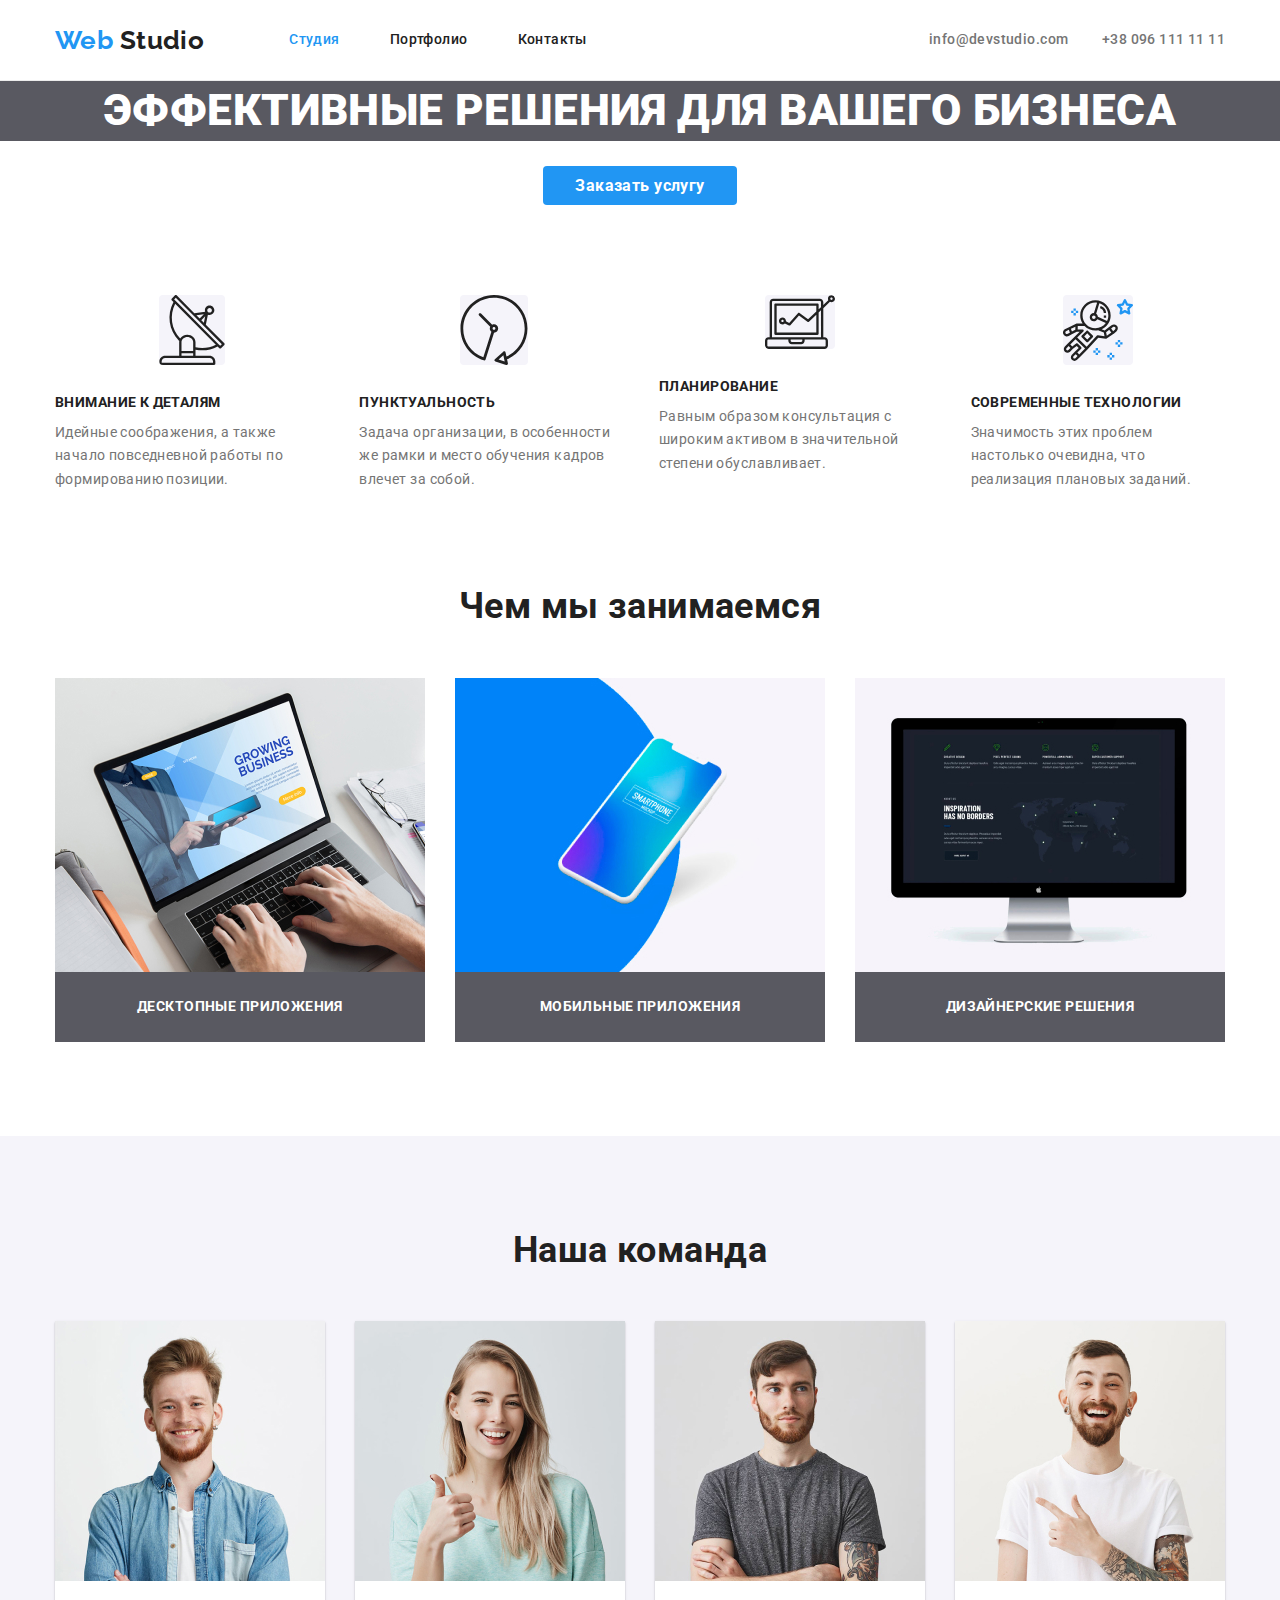
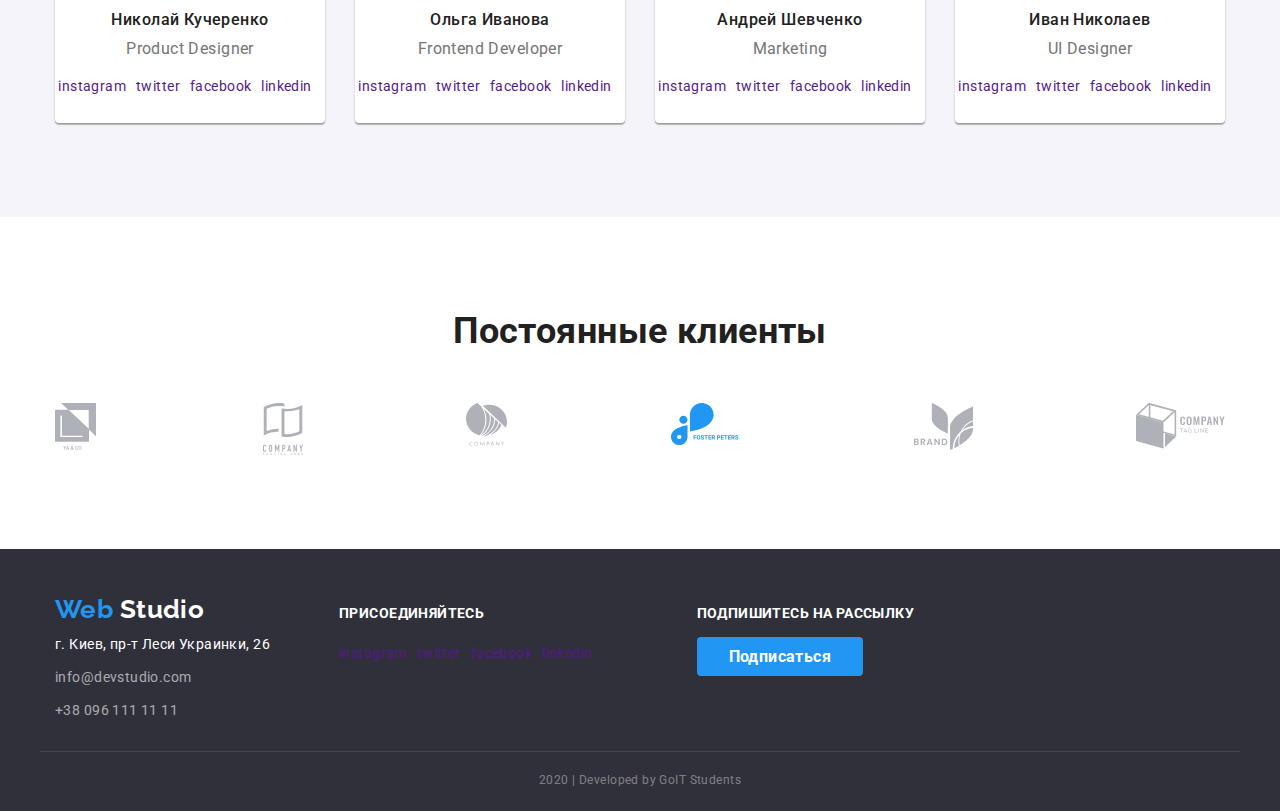
==== commit 4c84b83b: "Fix" ====
--- a/index.html
+++ b/index.html
@@ -42,11 +42,11 @@
         <h1 class="main-title">Эффективные решения для вашего бизнеса</h1>
         <a class="button primary" href="">Заказать услугу</a>
       </section>
-      <section>
+      <section class="section">
         <div class="container">
         <ul class="advantages list">
           <li class="advantages-item">
-           <img src="./image/anten.svg" alt="Антена" />
+           <img class="advantages-image" src="./image/anten.svg" alt="Антена" />
             <h3 class="subtitle">Внимание к деталям</h3>
             <p>
               Идейные соображения, а также начало повседневной работы по
@@ -54,7 +54,7 @@
             </p>
           </li>
           <li class="advantages-item">
-           <img src="./image/clock.svg" alt="Часы" />
+           <img class="advantages-image" src="./image/clock.svg" alt="Часы" />
             <h3 class="subtitle">Пунктуальность</h3>
             <p>
               Задача организации, в особенности же рамки и место обучения кадров
@@ -62,7 +62,7 @@
             </p>
           </li>
           <li class="advantages-item">
-           <img src="./image/desktop.svg" alt="ПК" />
+           <img class="advantages-image" src="./image/desktop.svg" alt="ПК" />
             <h3 class="subtitle">Планирование</h3>
             <p>
               Равным образом консультация с широким активом в значительной
@@ -70,7 +70,7 @@
             </p>
           </li>
           <li class="advantages-item">
-            <img src="./image/astronaut.svg" alt="Космонавт" />
+            <img class="advantages-image" src="./image/astronaut.svg" alt="Космонавт" />
             <h3 class="subtitle">Современные технологии</h3>
             <p>
               Значимость этих проблем настолько очевидна, что реализация
@@ -100,59 +100,59 @@
         </div>
       </section>
       <section class="team section">
-        <div class="container">
+        <div class="team container">
         <h2 class="title">Наша команда</h2>
         <ul class="team list"">
           <li class="team-list-item">
             <a href=""
-              ><img src="./image/teammember4.jpg" alt="Член команды1"
+              ><img class="team-image" src="./image/teammember4.jpg" alt="Член команды1"
             /></a>
             <h3 class="team-subtitle">Николай Кучеренко</h3>
             <p class="team-role">Product Designer</p>
             <ul class="social-links list">
-              <li><a class="social-links-item" href="">inst</a></li>
-              <li><a class="social-links-item" href="">twit</a></li>
-              <li><a class="social-links-item" href="">face</a></li>
-              <li><a class="social-links-item" href="">link</a></li>
-            </ul>
-          </li>
-          <li class="team-list-item">
-            <a href=""
-              ><img src="./image/teammember1.jpg" alt="Член команды2"
+              <li><a class="social-links-item" href="">instagram</a></li>
+              <li><a class="social-links-item" href="">twitter</a></li>
+              <li><a class="social-links-item" href="">facebook</a></li>
+              <li><a class="social-links-item" href="">linkedin</a></li>
+            </ul>
+          </li>
+          <li class="team-list-item">
+            <a href=""
+              ><img class="team-image" src="./image/teammember1.jpg" alt="Член команды2"
             /></a>
             <h3 class="team-subtitle">Ольга Иванова</h3>
             <p class="team-role">Frontend Developer</p>
             <ul class="social-links list">
-              <li><a class="social-links-item" href="">inst</a></li>
-              <li><a class="social-links-item" href="">twit</a></li>
-              <li><a class="social-links-item" href="">face</a></li>
-              <li><a class="social-links-item" href="">link</a></li>
-            </ul>
-          </li>
-          <li class="team-list-item">
-            <a href=""
-              ><img src="./image/teammember2.jpg" alt="Член команды3"
+              <li><a class="social-links-item" href="">instagram</a></li>
+              <li><a class="social-links-item" href="">twitter</a></li>
+              <li><a class="social-links-item" href="">facebook</a></li>
+              <li><a class="social-links-item" href="">linkedin</a></li>
+            </ul>
+          </li>
+          <li class="team-list-item">
+            <a href=""
+              ><img class="team-image" src="./image/teammember2.jpg" alt="Член команды3"
             /></a>
             <h3 class="team-subtitle">Андрей Шевченко</h3>
             <p class="team-role">Marketing</p>
             <ul class="social-links list"">
-              <li><a class="social-links-item" href="">inst</a></li>
-              <li><a class="social-links-item" href="">twit</a></li>
-              <li><a class="social-links-item" href="">face</a></li>
-              <li><a class="social-links-item" href="">link</a></li>
-            </ul>
-          </li>
-          <li class="team-list-item">
-            <a href=""
-              ><img src="./image/teammember3.jpg" alt="Член команды4"
+              <li><a class="social-links-item" href="">instagram</a></li>
+              <li><a class="social-links-item" href="">twitter</a></li>
+              <li><a class="social-links-item" href="">facebook</a></li>
+              <li><a class="social-links-item" href="">linkedin</a></li>
+            </ul>
+          </li>
+          <li class="team-list-item">
+            <a href=""
+              ><img class="team-image" src="./image/teammember3.jpg" alt="Член команды4"
             /></a>
             <h3 class="team-subtitle">Иван Николаев</h3>
             <p class="team-role">UI Designer</p>
             <ul class="social-links list">
-              <li><a class="social-links-item" href="">inst</a></li>
-              <li><a class="social-links-item" href="">twit</a></li>
-              <li><a class="social-links-item" href="">face</a></li>
-              <li><a class="social-links-item" href="">link</a></li>
+              <li><a class="social-links-item" href="">instagram</a></li>
+              <li><a class="social-links-item" href="">twitter</a></li>
+              <li><a class="social-links-item" href="">facebook</a></li>
+              <li><a class="social-links-item" href="">linkedin</a></li>
             </ul>
           </li>
         </ul>
@@ -198,15 +198,15 @@
     </main>
     <footer class="page-footer">
       <div class="container">
-      <div><a class="footer logo" href="./index.html"
-        ><span class="logo-web">Web</span> Studio</a
-      >
-      <address class="footer address">
-        г. Киев, пр-т Леси Украинки, 26
-        <a class="footer-contacts-item" href="mailto:info@devstudio.com"
+      <div class="footer address">
+        <a class="footer logo" href="./index.html">
+          <span class="logo-web">Web</span> Studio</a>
+      <address class="address">
+        <p class="address-text"> г. Киев, пр-т Леси Украинки, 26</p>
+        <a class="address-link" href="mailto:info@devstudio.com"
           >info@devstudio.com</a
         >
-        <a class="footer-contacts-item" href="tel:+380961111111"
+        <a class="address-link" href="tel:+380961111111"
           >+38 096 111 11 11</a
         >
       </address>
--- a/css/styles.css
+++ b/css/styles.css
@@ -106,7 +106,8 @@
   margin-top: 0;
   margin-bottom: 30px;
 
-  /* color: var(--white-color); */
+  background: rgba(47, 48, 58, 0.8);
+  color: var(--white-color);
   font-weight: 900;
   font-size: 44px;
   line-height: 1.36;
@@ -130,22 +131,32 @@
   background-color: #188ce8;
 }
 .section {
-  padding-top: 94px;
-  padding-bottom: 94px;
+  margin-bottom: 94px;
 }
 .advantages.list {
   display: flex;
 }
+.advantages-item {
+  width: calc((100%-90px) / 4);
+}
+.advantages-item:not(:last-child) {
+  margin-right: 30px;
+}
 .advantages-item p {
-  padding: 0px;
-  margin: 0px;
-}
-.advantages-item:not(:last-child) {
-  margin-right: 30px;
+  margin: 0;
+}
+.advantages-image {
+  display: block;
+  margin-left: auto;
+  margin-right: auto;
+  margin-top: 0;
+  margin-bottom: 30px;
+  background: #f5f4fa;
+  border-radius: 4px;
 }
 .subtitle {
-  padding-top: 30px;
-  padding-bottom: 10px;
+  margin-top: 0;
+  margin-bottom: 10px;
 
   color: var(--main-text);
   font-weight: 700;
@@ -154,9 +165,8 @@
   text-transform: uppercase;
 }
 .title {
-  padding-top: 0px;
-  padding-bottom: 50px;
-  margin: 0px;
+  margin-bottom: 50px;
+  margin-top: 0px;
 
   color: var(--main-text);
   font-weight: 700;
@@ -187,6 +197,10 @@
 .team.section {
   background: #f5f4fa;
 }
+.team.container {
+  padding-top: 94px;
+  padding-bottom: 94px;
+}
 .team.list {
   display: flex;
 }
@@ -195,14 +209,17 @@
   box-shadow: 0px 2px 1px rgba(0, 0, 0, 0.2), 0px 1px 1px rgba(0, 0, 0, 0.14),
     0px 1px 3px rgba(0, 0, 0, 0.12);
   border-radius: 0px 0px 4px 4px;
+  padding-bottom: 24px;
 }
 .team-list-item:not(:last-child) {
   margin-right: 30px;
 }
+.team-image {
+  margin-bottom: 30px;
+}
 .team-subtitle {
-  padding-top: 30px;
-  padding-bottom: 10px;
-  margin: 0px;
+  margin-bottom: 10px;
+  margin-top: 0px;
 
   color: var(--main-text);
   font-weight: 500;
@@ -211,8 +228,8 @@
   text-align: center;
 }
 .team-role {
-  margin: 0px;
-  padding-bottom: 16px;
+  margin-top: 0px;
+  margin-bottom: 16px;
   color: var(--secondary-text);
   font-weight: 400;
   font-size: 16px;
@@ -220,16 +237,17 @@
   text-align: center;
 }
 .social-links.list {
-  padding-left: 32px;
-  padding-right: 32px;
-  padding-bottom: 24px;
-  display: flex;
-  justify-content: space-between;
+  display: flex;
+  justify-content: center;
 }
 .social-links-item:hover,
 .social-links-item:focus {
   color: var(--accent);
 }
+.social-links-item {
+  margin-right: 10px;
+}
+
 .client-link:hover,
 .client-link:focus {
   color: var(--accent);
@@ -247,10 +265,10 @@
 }
 .page-footer .container {
   display: flex;
-  justify-content: space-between;
   align-items: baseline;
   padding-top: 45px;
   padding-bottom: 28px;
+
   border-bottom: 1px solid rgba(255, 255, 255, 0.1);
 }
 .join {
@@ -261,36 +279,45 @@
   justify-content: space-between;
 }
 .footer-title {
-  padding-bottom: 20px;
-  margin: 0px;
+  margin-bottom: 20px;
+  margin-top: 0px;
+
   color: var(--white-color);
   font-weight: 700;
   font-size: 14px;
   line-height: 1.14;
   text-transform: uppercase;
 }
-.footer.list .social-links-item {
-  margin-right: 10px;
-}
+
 .footer.logo {
+  display: block;
+  margin-bottom: 8px;
+  margin-right: 0px;
   color: var(--white-color);
 }
 .footer.address {
   margin-right: 69px;
-  margin-top: 8px;
+}
+.address {
   color: var(--white-color);
   font-style: normal;
-}
-.footer-contacts-item {
+  font-weight: 400;
+  font-size: 14px;
+  line-height: 1.71;
+}
+.address-text {
+  margin-top: 0;
+  margin-bottom: 9px;
+}
+.address-link {
   display: block;
-  padding-top: 9px;
   color: rgba(255, 255, 255, 0.6);
-  font-weight: 400;
-  font-size: 14px;
-  line-height: 1.71;
-}
-.footer-contacts-item:hover,
-.footer-contacts-item:focus {
+}
+.address-link:not(:last-child) {
+  margin-bottom: 9px;
+}
+.address-link:hover,
+.address-link:focus {
   color: var(--accent);
 }
 .developer {
@@ -306,14 +333,19 @@
 
 /* Portfolio */
 
+.portfolio.page-header {
+  margin-bottom: 93px;
+}
+
 .hiden {
   display: none;
 }
 .filter-list {
   display: flex;
   justify-content: center;
-  padding-bottom: 50px;
-  margin: 0px;
+  margin-bottom: 50px;
+  margin-top: 0px;
+  padding: 0;
 }
 .filter-item:not(:last-child) {
   margin-right: 8px;
@@ -349,10 +381,11 @@
   display: flex;
   flex-wrap: wrap;
   justify-content: space-between;
-  margin: -15px;
+  margin: 0;
+  padding: 0;
 }
 .project-item {
-  width: calc((100% - 60px) / 3);
+  width: 370px;
   margin-right: 30px;
   margin-bottom: 30px;
   background: var(--white-color);
@@ -373,8 +406,8 @@
   line-height: 1.55;
 }
 .project-title {
-  margin: 0;
-  padding-bottom: 4px;
+  margin-top: 0;
+  margin-bottom: 4px;
   color: var(--main-text);
   font-weight: 700;
   font-size: 18px;
